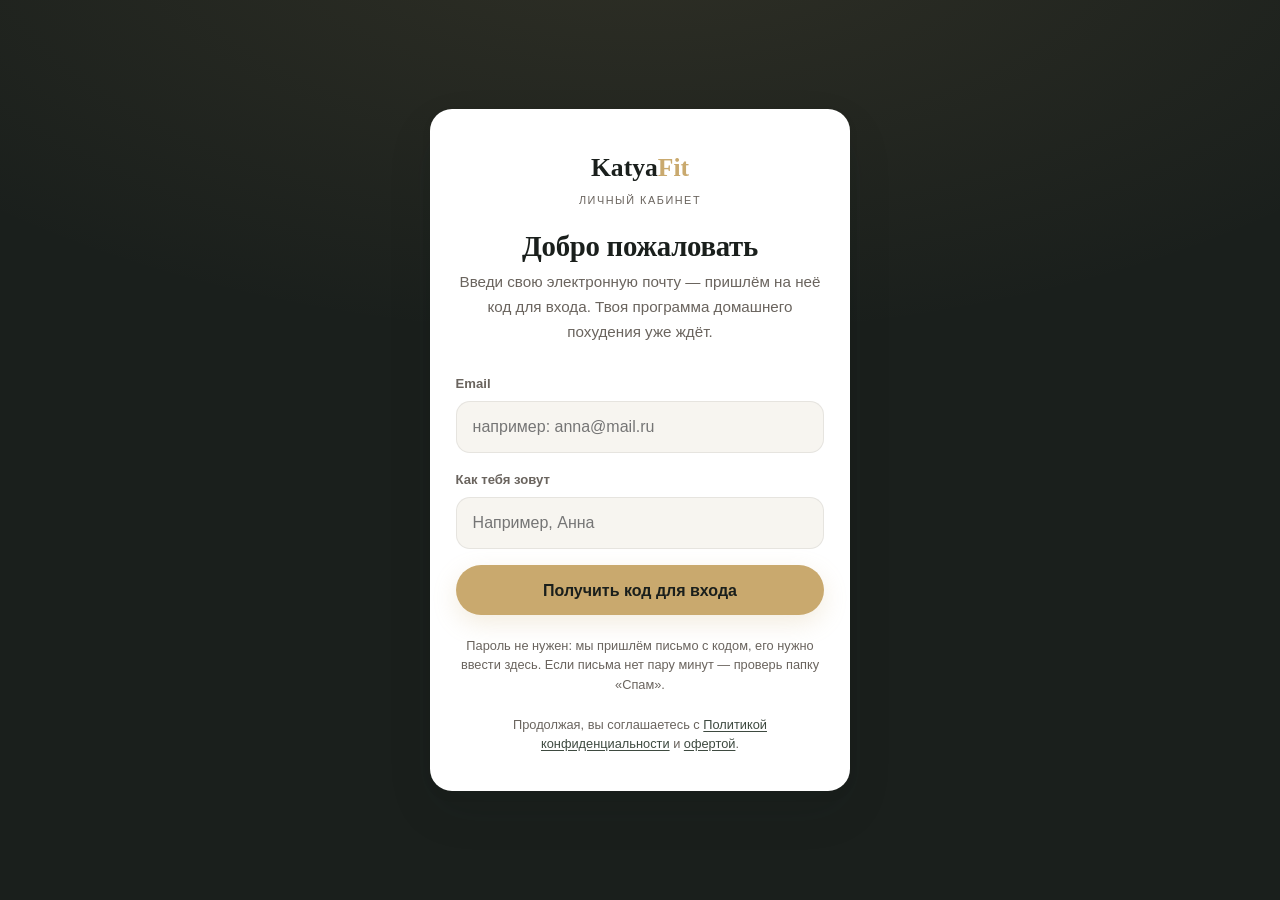
==== index.html @ eb05af16 "Deploy cabinet from 3b69172" ====
<!DOCTYPE html>
<html lang="ru">
<head>
    <meta charset="UTF-8">
    <meta name="viewport" content="width=device-width, initial-scale=1.0, viewport-fit=cover">
    <!-- Безопасность: при переезде на GitHub Pages пропали HTTP-заголовки CF (свои там нельзя) -> максимум возвращаем мета-тегами + фрейм-бастером. Детали: docs/МИГРАЦИЯ-ХОСТИНГА.md §13.1 -->
    <meta http-equiv="Content-Security-Policy" content="default-src 'self'; script-src 'self' 'unsafe-inline'; style-src 'self' https://fonts.googleapis.com 'unsafe-inline'; font-src 'self' https://fonts.gstatic.com; img-src 'self' data: blob: https://sxktnpupxcslzjrhisyw.supabase.co; connect-src 'self' https://sxktnpupxcslzjrhisyw.supabase.co wss://sxktnpupxcslzjrhisyw.supabase.co https://*.ingest.de.sentry.io; frame-ancestors 'none'; base-uri 'self'; form-action 'self'; object-src 'none'">
    <meta name="referrer" content="strict-origin-when-cross-origin">
    <script src="js/frame-buster.js?v=0.6.73"></script>
    <meta name="robots" content="noindex, nofollow">
    <meta name="theme-color" content="#1a1f1c">
    <link rel="icon" href="favicon.svg?v=0.6.73" type="image/svg+xml">
    <link rel="apple-touch-icon" href="apple-touch-icon.png?v=0.6.73">
    <link rel="manifest" href="manifest.webmanifest?v=0.6.73">
    <meta name="mobile-web-app-capable" content="yes">
    <meta name="apple-mobile-web-app-capable" content="yes">
    <meta name="apple-mobile-web-app-status-bar-style" content="black-translucent">
    <meta name="apple-mobile-web-app-title" content="KatyaFit">
    <title>Вход · Личный кабинет KatyaFit</title>
    <link rel="preconnect" href="https://fonts.googleapis.com">
    <link rel="preconnect" href="https://fonts.gstatic.com" crossorigin>
    <link href="https://fonts.googleapis.com/css2?family=Cormorant+Garamond:wght@600;700&family=Inter:wght@300;400;500;600;700&family=Plus+Jakarta+Sans:wght@500;600;700&display=swap" rel="stylesheet">
    <link rel="stylesheet" href="css/tokens.css?v=0.6.73">
    <link rel="stylesheet" href="css/cabinet.css?v=0.6.73">
</head>
<body>
    <main class="auth-wrap">
        <div class="auth-card">
            <div class="brand">
                <span class="brand__logo">Katya<b>Fit</b></span>
            </div>
            <div class="brand__sub">Личный кабинет</div>

            <h1 class="auth-title">Добро пожаловать</h1>
            <p class="auth-sub" data-auth-lead>Введи свою электронную почту — пришлём на неё код для входа. Твоя программа домашнего похудения уже ждёт.</p>

            <!-- Шаг 1: email + имя -->
            <form id="loginForm" novalidate>
                <div class="field">
                    <label for="email">Email</label>
                    <input type="email" id="email" placeholder="например: anna@mail.ru" autocomplete="email" required>
                </div>
                <div class="field">
                    <label for="name">Как тебя зовут</label>
                    <input type="text" id="name" placeholder="Например, Анна" autocomplete="given-name">
                </div>
                <button type="submit" class="btn btn--gold btn--block">Получить код для входа</button>
            </form>

            <!-- Шаг 2: ввод 6-значного кода из письма -->
            <form id="codeForm" novalidate hidden>
                <div class="field">
                    <label for="code">Код из письма</label>
                    <input type="text" id="code" class="code-input" inputmode="numeric" autocomplete="one-time-code"
                           pattern="[0-9]*" maxlength="8" placeholder="••••••">
                </div>
                <button type="submit" class="btn btn--gold btn--block">Войти</button>
                <div class="auth-actions">
                    <button type="button" class="auth-link" data-resend>Отправить код заново</button>
                    <button type="button" class="auth-link" data-change-email>Изменить email</button>
                </div>
            </form>

            <p class="auth-msg" data-auth-msg hidden></p>

            <p class="auth-note">
                Пароль не нужен: мы пришлём письмо с кодом, его нужно ввести здесь.
                Если письма нет пару минут — проверь папку «Спам».
            </p>
            <p class="auth-note">
                Продолжая, вы соглашаетесь с <a href="privacy.html">Политикой конфиденциальности</a>
                и <a href="oferta.html">офертой</a>.
            </p>
        </div>
    </main>

    <script src="js/vendor/supabase.js?v=0.6.73"></script>
    <script src="js/vendor/sentry.js?v=0.6.73"></script>
    <script src="js/sentry-init.js?v=0.6.73"></script>
    <script src="js/supabase.js?v=0.6.73"></script>
    <script src="js/error-report.js?v=0.6.73"></script>
    <script src="js/program-data.js?v=0.6.73"></script>
    <script src="js/app.js?v=0.6.73"></script>
    <script>
        (async () => {
            // supabase-js не поднялся (обрыв сети/битый кэш — sb === null): без этого
            // гарда форма выглядит живой, но кнопки молчат. Просим обновить страницу.
            if (typeof sb === 'undefined' || !sb) {
                const m = document.querySelector('[data-auth-msg]');
                if (m) { m.hidden = false; m.classList.add('is-error'); m.textContent = 'Не загрузилась часть кабинета. Проверь интернет и обнови страницу.'; }
                return;
            }
            // Уже есть сессия — сразу в кабинет
            const { data: { session } } = await sb.auth.getSession();
            if (session) { window.location.replace('dashboard.html'); return; }

            const loginForm = document.getElementById('loginForm');
            const codeForm  = document.getElementById('codeForm');
            const emailInput = document.getElementById('email');
            const nameInput  = document.getElementById('name');
            const codeInput  = document.getElementById('code');
            const loginBtn = loginForm.querySelector('button[type=submit]');
            const codeBtn  = codeForm.querySelector('button[type=submit]');
            const lead = document.querySelector('[data-auth-lead]');
            const msg  = document.querySelector('[data-auth-msg]');
            const resendBtn = document.querySelector('[data-resend]');
            let currentEmail = '';

            // Экранируем и кавычки — на случай использования в атрибутах разметки.
            function escapeHtml(s){ const d=document.createElement('div'); d.textContent=s; return d.innerHTML.replace(/"/g,'&quot;').replace(/'/g,'&#39;'); }
            function showMsg(html, isError) {
                msg.hidden = false; msg.classList.toggle('is-error', !!isError); msg.innerHTML = html;
            }
            function pendingName() { return (localStorage.getItem('kf_pending_name') || '').trim(); }

            // Запрос кода. shouldCreateUser:true — заводит участницу при первом входе.
            // emailRedirectTo НЕ передаём: вход по коду, ссылка в письме не нужна (и не должна
            // быть — иначе антивирус почты «прокликает» её и сожжёт одноразовый токен).
            async function sendCode(email) {
                const name = pendingName();
                const { error } = await sb.auth.signInWithOtp({
                    email,
                    options: { shouldCreateUser: true, data: name ? { name } : undefined },
                });
                return error;
            }

            // ── Шаг 1: отправка кода ──
            loginForm.addEventListener('submit', async (e) => {
                e.preventDefault();
                const email = emailInput.value.trim();
                if (!email) { emailInput.focus(); return; }
                let name = nameInput.value.trim();
                if (name) { name = name.charAt(0).toUpperCase() + name.slice(1); localStorage.setItem('kf_pending_name', name); }
                loginBtn.disabled = true; loginBtn.textContent = 'Отправляем код…';
                msg.hidden = true; msg.classList.remove('is-error');

                const error = await sendCode(email);
                loginBtn.disabled = false; loginBtn.textContent = 'Получить код для входа';
                if (error) {
                    showMsg(/rate limit|after|too many/i.test(error.message)
                        ? 'Слишком много запросов подряд. Подожди около минуты и попробуй снова.'
                        : 'Не получилось отправить письмо: ' + escapeHtml(error.message), true);
                    return;
                }

                currentEmail = email;
                loginForm.hidden = true;
                codeForm.hidden = false;
                lead.innerHTML = 'Мы отправили письмо с кодом из 6 цифр на <b>' + escapeHtml(email) + '</b>.<br>Открой письмо и введи код сюда. Нет письма — проверь папку «Спам».';
                msg.hidden = true;
                codeInput.value = '';
                codeInput.focus();
            });

            // ── Шаг 2: проверка кода ──
            codeForm.addEventListener('submit', async (e) => {
                e.preventDefault();
                const token = codeInput.value.replace(/\D/g, '');
                if (token.length < 6) { codeInput.focus(); return; }
                codeBtn.disabled = true; codeBtn.textContent = 'Проверяем…';
                msg.hidden = true; msg.classList.remove('is-error');

                // type:'email' — обычный OTP-вход. Совсем новый адрес мог получить
                // письмо «подтверждение регистрации» (type:'signup') — поэтому при
                // ошибке валидности кода пробуем второй тип, прежде чем ругаться.
                let { error } = await sb.auth.verifyOtp({ email: currentEmail, token, type: 'email' });
                if (error && /expired|invalid|token|otp/i.test(error.message || '')) {
                    const retry = await sb.auth.verifyOtp({ email: currentEmail, token, type: 'signup' });
                    error = retry.error;
                }
                if (error) {
                    codeBtn.disabled = false; codeBtn.textContent = 'Войти';
                    showMsg(/expired|invalid|token|otp/i.test(error.message || '')
                        ? 'Код неверный или устарел. Проверь цифры или запроси новый код.'
                        : 'Не получилось войти: ' + escapeHtml(error.message), true);
                    return;
                }
                window.location.replace('dashboard.html');
            });

            // Отправить код заново (антиспам-пауза 30 с на кнопке)
            resendBtn.addEventListener('click', async () => {
                resendBtn.disabled = true;
                const error = await sendCode(currentEmail);
                showMsg(error ? ('Не удалось отправить: ' + escapeHtml(error.message))
                              : 'Новый код отправлен на <b>' + escapeHtml(currentEmail) + '</b>.', !!error);
                setTimeout(() => { resendBtn.disabled = false; }, 30000);
            });

            // Вернуться к вводу email
            document.querySelector('[data-change-email]').addEventListener('click', () => {
                codeForm.hidden = true; loginForm.hidden = false; msg.hidden = true;
                lead.textContent = 'Введи свою электронную почту — пришлём на неё код для входа. Твоя программа домашнего похудения уже ждёт.';
                emailInput.focus();
            });
        })();
    </script>
</body>
</html>
---- css/tokens.css ----
/* ============================================================
   KatyaFit · Личный кабинет — design tokens
   Палитра унаследована от продающего сайта (Cream · Sage · Gold),
   но проект самостоятельный. Менять цвета — только здесь.
   ============================================================ */

:root {
    /* Базовые поверхности */
    --bg-milk: #f7f5f0;       /* тёплый крем — фон */
    --bg-pure: #ffffff;       /* белые карточки */
    --bg-deep: #1a1f1c;       /* тёмный ink — шапка/футер */
    --bg-surface: #232823;    /* тёмная поверхность */
    --bg-elevated: #2d332e;

    /* Текст */
    --text-main: #1a1f1c;
    --text-muted: #6a645e;
    --text-on-dark: #eae6de;
    --text-on-dark-muted: #9a9690;

    /* Сейдж (ex-forest) */
    --sage: #7d9b82;
    --sage-medium: #3e4a40;
    --sage-deep: #232823;
    --sage-soft: rgba(125, 155, 130, 0.12);

    /* Золото (ex-coral) */
    --gold: #c9a96e;
    --gold-hover: #b8964f;
    --gold-soft: rgba(201, 169, 110, 0.12);
    --gold-glow: rgba(201, 169, 110, 0.22);
    --champagne: #f3edd8;

    /* Макросы питания: белки = сейдж, жиры = золото, углеводы = терракот.
       Затемнены до читаемого контраста на белом (метки Б/Ж/У). */
    --macro-protein: #3e4a40;
    --macro-fat: #7a5e1f;
    --macro-carb: #9a5f37;

    /* Ошибки / предупреждения (вне фирменной палитры, по делу) */
    --danger: #b23b2f;
    --danger-soft: rgba(178, 59, 47, 0.08);

    /* Состояния дней */
    --state-done: #7d9b82;     /* пройден */
    --state-today: #c9a96e;    /* сегодня */
    --state-locked: #c9c4bb;   /* закрыт */

    /* Границы и тени */
    --border-color: rgba(26, 31, 28, 0.08);
    --border-focus: rgba(201, 169, 110, 0.45);
    --shadow-soft: 0 4px 16px rgba(26, 31, 28, 0.04), 0 1px 3px rgba(26, 31, 28, 0.02);
    --shadow-card: 0 8px 32px rgba(26, 31, 28, 0.06), 0 2px 8px rgba(26, 31, 28, 0.03);
    --shadow-hover: 0 20px 48px rgba(26, 31, 28, 0.09), 0 4px 12px rgba(26, 31, 28, 0.04);
    --shadow-gold: 0 8px 24px rgba(201, 169, 110, 0.22);

    /* Типографика — раскладка унаследована от продающего сайта:
       заголовки = Cormorant, текст = Inter, UI/кнопки = Plus Jakarta. */
    --font-display: 'Cormorant Garamond', 'Georgia', serif;
    --font-sans: 'Inter', -apple-system, BlinkMacSystemFont, "Segoe UI", Roboto, sans-serif;
    --font-ui: 'Plus Jakarta Sans', var(--font-sans);

    /* Движение */
    --ease-out: cubic-bezier(0.16, 1, 0.3, 1);
    --ease-spring: cubic-bezier(0.34, 1.3, 0.64, 1);
    --transition: all 0.4s cubic-bezier(0.16, 1, 0.3, 1);

    --radius: 18px;
    --radius-sm: 12px;
    --container: 1080px;
}
---- css/cabinet.css ----
/* ============================================================
   KatyaFit · Личный кабинет — компоненты (ФАЗА 0)
   Подход: MOBILE-FIRST. Базовые стили = телефон, @media (min-width)
   добавляют десктоп. Основная аудитория — мобильные.
   ============================================================ */

*, *::before, *::after { margin: 0; padding: 0; box-sizing: border-box; }

html { font-size: 16px; -webkit-text-size-adjust: 100%; }

body {
    font-family: var(--font-sans);
    background: var(--bg-milk);
    color: var(--text-main);
    line-height: 1.65;
    -webkit-font-smoothing: antialiased;
    -moz-osx-font-smoothing: grayscale;
    min-height: 100svh;
    overflow-x: hidden;
}

a { color: inherit; text-decoration: none; -webkit-tap-highlight-color: transparent; }
button { font-family: inherit; -webkit-tap-highlight-color: transparent; }
img { max-width: 100%; display: block; }

h1, h2, h3, .display { font-family: var(--font-display); font-weight: 600; line-height: 1.16; letter-spacing: -0.01em; }

.container { width: 100%; max-width: var(--container); margin: 0 auto; padding: 0 16px; }
@media (min-width: 720px) { .container { padding: 0 24px; } }

.hidden, [hidden] { display: none !important; }

/* Скелет-заглушка, пока грузятся данные участницы (убирает мигание «Гостья»).
   initTopbar() снимает .is-skel и проставляет имя, когда профиль загружен. */
.is-skel {
    display: inline-block; min-width: 5em; height: 0.92em; vertical-align: -0.08em;
    border-radius: 7px; color: transparent !important;
    background: linear-gradient(100deg, var(--gold-soft) 28%, rgba(255,255,255,0.35) 50%, var(--gold-soft) 72%);
    background-size: 220% 100%; animation: kf-shimmer 1.25s ease-in-out infinite;
}
@keyframes kf-shimmer { 0% { background-position: 220% 0; } 100% { background-position: -220% 0; } }
@media (prefers-reduced-motion: reduce) { .is-skel { animation: none; } }

/* Блочные скелетоны контента дашборда — статичные заглушки в слотах
   [data-continue-slot] и [data-weeks], которые рендер заменяет данными.
   Держат высоту, пока идёт сеть, чтобы карточки не «прыгали» при появлении. */
.skel-block {
    background: linear-gradient(100deg, var(--gold-soft) 28%, rgba(255,255,255,0.35) 50%, var(--gold-soft) 72%);
    background-size: 220% 100%; animation: kf-shimmer 1.25s ease-in-out infinite;
}
.skel-today { height: 156px; border-radius: 20px; margin-bottom: 1.8rem; }
.skel-cal   { height: 250px; border-radius: var(--radius); }
@media (prefers-reduced-motion: reduce) { .skel-block { animation: none; } }

/* Строка-ошибка внутри шторок (например, не удалось сохранить замеры). */
.sheet-err {
    color: var(--danger); background: var(--danger-soft);
    border: 1px solid rgba(178,59,47,0.22); border-radius: 12px;
    font-size: 0.9rem; line-height: 1.45; padding: 0.7rem 0.9rem; margin-bottom: 0.9rem;
}

/* ─── Кнопки (тап-таргет ≥ 48px) ─────────────────────────── */
.btn {
    display: inline-flex; align-items: center; justify-content: center; gap: 0.5rem;
    font-family: var(--font-ui); font-weight: 600; font-size: 1rem; min-height: 50px;
    padding: 0.7rem 1.5rem; border: none; border-radius: 999px;
    cursor: pointer; transition: var(--transition); white-space: nowrap; line-height: 1.2;
}
.btn--gold { background: var(--gold); color: #1a1f1c; box-shadow: var(--shadow-gold); }
.btn--gold:active { transform: scale(0.98); }
.btn--ghost { background: var(--bg-pure); color: var(--text-main); border: 1.5px solid var(--border-color); }
.btn--ghost:active { transform: scale(0.98); }
.btn--block { width: 100%; }
.btn:disabled { opacity: 0.4; cursor: not-allowed; box-shadow: none; transform: none; }
@media (hover: hover) {
    .btn--gold:hover { background: var(--gold-hover); transform: translateY(-2px); }
    .btn--ghost:hover { border-color: var(--gold); color: var(--gold-hover); }
}

/* ─── Топбар ─────────────────────────────────────────────── */
.topbar {
    position: sticky; top: 0; z-index: 50;
    background: rgba(22, 26, 23, 0.94);
    backdrop-filter: blur(24px) saturate(1.1);
    -webkit-backdrop-filter: blur(24px) saturate(1.1);
    border-bottom: 1px solid rgba(255,255,255,0.07);
    padding: 0.7rem 0; padding-top: calc(0.7rem + env(safe-area-inset-top));
}
.topbar__inner { display: flex; align-items: center; justify-content: space-between; gap: 0.8rem; }
.brand { display: flex; align-items: baseline; gap: 0.5rem; color: var(--text-on-dark); }
.brand__logo { font-family: var(--font-display); font-weight: 700; font-size: 1.3rem; }
.brand__logo b { color: var(--gold); }
.brand__sub { font-size: 0.68rem; letter-spacing: 0.14em; text-transform: uppercase; color: var(--text-on-dark-muted); }
.topbar__user { display: flex; align-items: center; gap: 0.7rem; color: var(--text-on-dark); font-size: 0.9rem; }
.topbar__user .avatar {
    width: 36px; height: 36px; border-radius: 50%;
    background: var(--gold-soft); color: var(--gold);
    display: grid; place-items: center; font-weight: 700; border: 1px solid var(--gold-soft);
}
.topbar__user [data-user-name] { display: none; }
.topbar__logout { color: var(--text-on-dark-muted); font-size: 0.85rem; position: relative; }
/* Тап-зона ≥48px (правило mobile-first) без изменения визуала: ссылка «Выйти»
   визуально 42×22 — расширяем область нажатия невидимым псевдоэлементом. */
.topbar__logout::after { content: ''; position: absolute; inset: -14px -10px; }
@media (min-width: 560px) { .topbar__user [data-user-name] { display: inline; } }
@media (hover: hover) { .topbar__logout:hover { color: var(--gold); } }

/* ─── Экран входа ────────────────────────────────────────── */
.auth-wrap {
    min-height: 100svh; display: grid; place-items: center; padding: 20px;
    padding-top: calc(20px + env(safe-area-inset-top));
    padding-bottom: calc(20px + env(safe-area-inset-bottom));
    background: radial-gradient(120% 80% at 50% -10%, rgba(201,169,110,0.12), transparent 60%), var(--bg-deep);
}
.auth-card {
    width: 100%; max-width: 420px; background: var(--bg-pure); border-radius: 22px;
    padding: 2.4rem 1.6rem; box-shadow: var(--shadow-hover); text-align: center;
}
.auth-card .brand { justify-content: center; color: var(--text-main); }
.auth-card .brand__logo { font-size: 1.6rem; }
.auth-card .brand__sub { color: var(--text-muted); margin-top: 0.2rem; }
.auth-title { font-size: 1.8rem; margin: 1.2rem 0 0.4rem; }
.auth-sub { color: var(--text-muted); font-size: 0.95rem; margin-bottom: 1.8rem; }
.field { text-align: left; margin-bottom: 1rem; }
.field label { display: block; font-size: 0.82rem; font-weight: 600; color: var(--text-muted); margin-bottom: 0.4rem; }
.field input {
    width: 100%; padding: 0.9rem 1rem; font-size: 1rem; font-family: inherit; min-height: 52px;
    border: 1.5px solid var(--border-color); border-radius: 14px; background: var(--bg-milk); transition: var(--transition);
}
.field input:focus { outline: none; border-color: var(--gold); background: var(--bg-pure); box-shadow: 0 0 0 4px var(--gold-soft); }
.auth-note { font-size: 0.8rem; color: var(--text-muted); margin-top: 1.3rem; line-height: 1.5; }
.auth-note a { color: var(--sage-medium); text-decoration: underline; text-underline-offset: 2px; }
@media (hover: hover) { .auth-note a:hover { color: var(--gold-hover); } }
.auth-msg { font-size: 0.9rem; color: var(--sage-medium); background: var(--sage-soft); border-radius: 14px; padding: 0.9rem 1rem; margin-top: 1.2rem; line-height: 1.5; }
.auth-msg b { color: var(--text-main); }
.auth-msg.is-error { color: var(--danger); background: var(--danger-soft); }
/* Ввод кода из письма (вход по 6-значному коду) */
.field input.code-input {
    text-align: center; font-size: 1.6rem; font-weight: 700; letter-spacing: 0.5em;
    padding-left: 0.5em; font-family: var(--font-ui);
}
.field input.code-input::placeholder { letter-spacing: 0.4em; font-weight: 400; }
.auth-actions { display: flex; justify-content: center; gap: 1.2rem; flex-wrap: wrap; margin-top: 1.1rem; }
.auth-link {
    background: none; border: none; cursor: pointer; padding: 0.3rem;
    font-family: var(--font-ui); font-size: 0.86rem; color: var(--sage-medium);
    text-decoration: underline; text-underline-offset: 3px;
}
.auth-link:disabled { opacity: 0.45; cursor: default; text-decoration: none; }
@media (hover: hover) { .auth-link:not(:disabled):hover { color: var(--gold-hover); } }

/* ─── Дашборд ────────────────────────────────────────────── */
.dash { padding: 1.4rem 0 3rem; }
.dash-hero { background: var(--bg-pure); border-radius: 20px; padding: 1.5rem; box-shadow: var(--shadow-card); margin-bottom: 1.2rem; }
.dash-hero__greet h1 { font-size: 1.9rem; margin-bottom: 0.2rem; }
.dash-hero__greet p { color: var(--text-muted); font-size: 0.92rem; }
.dash-hero__greet .accent { color: var(--gold-hover); }
.progress-block { margin-top: 1.4rem; }
.progress-meta { display: flex; justify-content: space-between; font-size: 0.85rem; color: var(--text-muted); margin-bottom: 0.5rem; }
.progress-meta b { color: var(--text-main); }
.progress-bar { height: 12px; background: var(--sage-soft); border-radius: 999px; overflow: hidden; }
.progress-bar__fill { height: 100%; background: linear-gradient(90deg, var(--sage), var(--gold)); border-radius: 999px; transition: width 0.8s var(--ease-out); }
.progress-stats { display: flex; gap: 1.6rem; margin-top: 1rem; }
.progress-stats .stat { font-size: 0.82rem; color: var(--text-muted); }
.progress-stats .stat b { display: block; font-family: var(--font-display); font-size: 1.6rem; color: var(--text-main); line-height: 1; margin-bottom: 0.15rem; }
@media (min-width: 720px) {
    .dash { padding: 2.2rem 0 4rem; }
    .dash-hero { display: flex; align-items: center; justify-content: space-between; gap: 2rem; padding: 2rem; }
    .progress-block { margin-top: 0; min-width: 300px; flex: 1; }
    .dash-hero__greet h1 { font-size: 2.2rem; }
}

/* ─── Карточка «Продолжить / Сегодня» ────────────────────── */
.today-card {
    display: block; background: linear-gradient(135deg, var(--sage-deep), var(--bg-elevated));
    color: var(--text-on-dark); border-radius: 20px; padding: 1.5rem; margin-bottom: 1.8rem;
    box-shadow: var(--shadow-card); position: relative; overflow: hidden;
}
.today-card::before {
    content: ''; position: absolute; right: -40px; top: -40px; width: 180px; height: 180px;
    background: radial-gradient(circle, var(--gold-glow), transparent 70%); pointer-events: none;
}
.today-card__label { font-size: 0.72rem; letter-spacing: 0.14em; text-transform: uppercase; color: var(--gold); margin-bottom: 0.4rem; }
.today-card__title { font-size: 1.5rem; margin-bottom: 0.3rem; position: relative; }
.today-card__meta { color: var(--text-on-dark-muted); font-size: 0.9rem; margin-bottom: 1.2rem; }
.today-card .btn { width: 100%; }
@media (min-width: 560px) {
    .today-card { display: flex; align-items: center; justify-content: space-between; gap: 1.2rem; padding: 1.8rem 2rem; }
    .today-card .btn { width: auto; }
    .today-card__meta { margin-bottom: 0; }
}

/* ─── Календарь: карусель недель ─────────────────────────── */
.section-head { display: flex; align-items: baseline; justify-content: space-between; gap: 0.6rem; margin: 0 0 1rem; flex-wrap: wrap; }
.section-head h2 { font-size: 1.4rem; }
.section-head .hint { font-size: 0.8rem; color: var(--text-muted); }

/* Табы-селектор недель */
.cal-tabs {
    display: flex; gap: 0.5rem; overflow-x: auto;
    /* Вертикальный паддинг + компенсирующий margin: тап-зона табов (::after ниже)
       остаётся ВНУТРИ скролл-контейнера (overflow его клипует), визуально всё как было. */
    padding: 7px 0 calc(0.3rem + 7px); margin: -7px 0 calc(0.9rem - 7px);
    scrollbar-width: none; -webkit-overflow-scrolling: touch;
}
.cal-tabs::-webkit-scrollbar { display: none; }
.cal-tab {
    flex: 0 0 auto; display: flex; align-items: center; gap: 0.45rem; white-space: nowrap;
    border: 1.5px solid var(--border-color); background: var(--bg-pure); border-radius: 999px;
    padding: 0.5rem 0.9rem; cursor: pointer; transition: var(--transition);
    font-family: var(--font-ui); font-weight: 600; font-size: 0.85rem; color: var(--text-muted);
    position: relative;
}
/* Тап-зона таба недели ≥48px (визуально пилюля 35px) — добираем по вертикали,
   по горизонтали не расширяем, чтобы не наезжать на соседний таб. */
.cal-tab::after { content: ''; position: absolute; inset: -7px 0; }
.cal-tab__count {
    display: inline-flex; align-items: center; justify-content: center;
    font-size: 0.68rem; font-weight: 700; min-width: 1.55rem; min-height: 1.05rem;
    padding: 0.1rem 0.4rem; border-radius: 999px; background: var(--bg-milk); color: var(--text-muted);
}
.cal-tab__count svg { width: 11px; height: 11px; }
.cal-tab.is-active { border-color: var(--gold); background: var(--gold-soft); color: var(--text-main); box-shadow: var(--shadow-soft); }
.cal-tab.is-active .cal-tab__count { background: var(--gold); color: #fff; }
.cal-tab.is-done .cal-tab__count { background: var(--state-done); color: #fff; }

/* Трек-карусель: одна неделя в видимой области, листается свайпом */
.cal-track {
    display: flex; gap: 1rem; overflow-x: auto; scroll-snap-type: x mandatory;
    scroll-behavior: smooth; -webkit-overflow-scrolling: touch;
    padding: 4px 2px 22px; scrollbar-width: none;
}
.cal-track::-webkit-scrollbar { display: none; }

.cal-week {
    flex: 0 0 100%; scroll-snap-align: center; box-sizing: border-box;
    background: var(--bg-pure); border: 1.5px solid var(--border-color);
    border-radius: var(--radius); padding: 1.1rem 1rem 1.2rem; box-shadow: var(--shadow-soft);
}
.cal-week__head { display: flex; align-items: baseline; justify-content: space-between; gap: 0.6rem; }
.cal-week__title { font-family: var(--font-display); font-size: 1.5rem; font-weight: 700; line-height: 1; }
.cal-week__progress { font-size: 0.78rem; color: var(--text-muted); font-weight: 600; }
.cal-week__sub { font-size: 0.76rem; color: var(--text-muted); margin: 0.35rem 0 0.95rem; }

/* Сетка дней внутри недели — крупные стильные квадраты */
.days-grid { display: grid; grid-template-columns: repeat(4, 1fr); gap: 0.6rem; }

.day-cell {
    position: relative; aspect-ratio: 1 / 1; border-radius: 16px;
    background: var(--bg-milk); border: 1.5px solid var(--border-color);
    display: flex; flex-direction: column; align-items: center; justify-content: center; gap: 0.2rem;
    cursor: pointer; transition: var(--transition); text-align: center; padding: 0.4rem; overflow: hidden;
}
.day-cell__num { font-family: var(--font-display); font-size: 1.7rem; font-weight: 700; line-height: 1; }
.day-cell__icon { display: flex; line-height: 0; color: var(--text-muted); }
.day-cell__icon svg { width: 21px; height: 21px; }
.day-cell__icon--workout { color: var(--gold-hover); }
.day-cell__icon--recovery { color: var(--sage); }
.day-cell__icon--rest { color: var(--text-muted); }
.day-cell__tag { font-size: 0.56rem; letter-spacing: 0.04em; text-transform: uppercase; color: var(--text-muted); font-weight: 600; }

/* Статус-чип в углу */
.day-cell .badge-ic {
    position: absolute; top: 6px; right: 6px; width: 19px; height: 19px; border-radius: 50%;
    display: flex; align-items: center; justify-content: center;
}
.day-cell .badge-ic svg { width: 11px; height: 11px; }

/* Пройден */
.day-cell--done { background: var(--sage-soft); border-color: var(--state-done); }
.day-cell--done .day-cell__num { color: var(--sage-medium); }
.day-cell--done .badge-ic { background: var(--state-done); color: #fff; }

/* Текущий — мягко «дышит» золотым свечением */
.day-cell--today {
    background: linear-gradient(160deg, var(--bg-pure), var(--gold-soft));
    border-color: var(--state-today); animation: todayGlow 2.6s var(--ease-out) infinite;
}
.day-cell--today .day-cell__num { color: var(--gold-hover); }
@keyframes todayGlow {
    0%, 100% { box-shadow: 0 5px 16px rgba(201, 169, 110, 0.20); }
    50%      { box-shadow: 0 9px 28px rgba(201, 169, 110, 0.42); }
}

/* Закрыт */
.day-cell--locked { cursor: default; background: var(--bg-milk); }
.day-cell--locked .day-cell__num { color: var(--state-locked); }
.day-cell--locked .day-cell__icon { color: var(--state-locked); }
.day-cell--locked .day-cell__tag { opacity: 0.55; }
.day-cell--locked .badge-ic { background: rgba(26, 31, 28, 0.06); color: var(--text-muted); }

@media (hover: hover) {
    .day-cell:not(.day-cell--locked):hover { transform: translateY(-3px); box-shadow: var(--shadow-card); border-color: var(--gold); }
}
@media (prefers-reduced-motion: reduce) {
    .cal-track { scroll-behavior: auto; }
    .day-cell--today { animation: none; box-shadow: var(--shadow-gold); }
}
@media (min-width: 560px) {
    .cal-week { padding: 1.4rem 1.3rem 1.5rem; }
    .days-grid { grid-template-columns: repeat(7, 1fr); gap: 0.7rem; }
    .day-cell__num { font-size: 1.55rem; }
}

/* Список покупок недели (дашборд, раскрывающийся блок под сеткой дней) */
.shop { margin-top: 0.9rem; border: 1px solid var(--border-color); border-radius: 14px; background: var(--bg-milk); overflow: hidden; }
.shop > summary { list-style: none; cursor: pointer; min-height: 52px; padding: 0.9rem 1rem; display: flex; align-items: center; gap: 0.55rem;
    font-weight: 700; font-size: 0.88rem; color: var(--text-main); }
.shop > summary::-webkit-details-marker { display: none; }
.shop > summary .ic { flex: none; width: 20px; height: 20px; color: var(--sage-medium); }
.shop > summary .ic svg { width: 100%; height: 100%; display: block; }
.shop > summary::after { content: ''; flex: none; margin-left: auto; width: 9px; height: 9px; border-right: 2px solid var(--sage-medium);
    border-bottom: 2px solid var(--sage-medium); transform: rotate(45deg); transition: var(--transition); }
.shop[open] > summary::after { transform: rotate(-135deg); }
.shop__body { padding: 0 1rem 0.95rem; }
.shop-group__h { padding: 0.7rem 0 0.15rem; font-weight: 700; font-size: 0.8rem; color: var(--sage-medium); }
.shop-items { list-style: none; margin: 0; padding: 0; }
.shop-items li { font-size: 0.82rem; }
.shop-items li + li { border-top: 1px solid var(--border-color); }
/* Строка-чекбокс «куплено»: вся строка — тап-таргет ≥48px, отметки в localStorage */
.shop-it { display: flex; align-items: center; gap: 0.6rem; width: 100%; min-height: 48px; padding: 0.3rem 0;
    cursor: pointer; user-select: none; }
.shop-it input { display: none; }
.shop-it .box { flex: none; width: 24px; height: 24px; border-radius: 8px; border: 2px solid var(--border-color);
    display: grid; place-items: center; color: #fff; background: var(--bg-pure); transition: var(--transition); }
.shop-it .box svg { width: 14px; height: 14px; display: block; opacity: 0; }
.shop-it input:checked + .box { background: var(--sage); border-color: var(--sage); }
.shop-it input:checked + .box svg { opacity: 1; }
.shop-items .n { flex: 1 1 auto; min-width: 0; color: var(--text-main); }
.shop-items .q { flex: none; text-align: right; color: var(--text-muted); font-variant-numeric: tabular-nums; }
.shop-items li.is-bought .n, .shop-items li.is-bought .q { color: var(--text-muted); text-decoration: line-through; }
.shop__cnt { flex: none; font-size: 0.72rem; font-weight: 700; color: var(--sage-medium);
    background: var(--sage-soft); border-radius: 999px; padding: 0.2rem 0.55rem; }
.shop__reset { border: 0; background: none; padding: 0.4rem 0; margin-top: 0.4rem; font: inherit; font-size: 0.78rem;
    font-weight: 600; color: var(--gold-hover); text-decoration: underline; text-underline-offset: 2px;
    cursor: pointer; min-height: 44px; }
/* «Скопировать список» — чип сверху списка (под подсказкой), заметен сразу */
.shop__copy { display: inline-flex; align-items: center; gap: 0.45rem; margin: 0.6rem 0 0.15rem; padding: 0.5rem 1rem;
    min-height: 44px; border: 1px solid var(--border-color); border-radius: 999px; background: var(--bg-pure);
    font: inherit; font-size: 0.78rem; font-weight: 700; color: var(--sage-medium); cursor: pointer;
    transition: var(--transition); }
.shop__copy svg { flex: none; }
.shop__copy:active { background: var(--champagne); border-color: var(--gold); }
.shop__note { margin: 0.8rem 0 0; padding: 0.55rem 0.7rem; border-radius: 10px; background: var(--bg-pure);
    border: 1px solid var(--border-color); font-size: 0.74rem; line-height: 1.45; color: var(--text-muted); }

/* Переключатель вида списка: «По категориям» / «По дням и блюдам» */
.shop-view { display: flex; gap: 0.4rem; margin-top: 0.7rem; }
.shop-view__btn { flex: 1 1 0; min-height: 48px; padding: 0.45rem 0.5rem; border: 1.5px solid var(--border-color);
    border-radius: 12px; background: var(--bg-pure); font: inherit; font-size: 0.78rem; font-weight: 600;
    color: var(--text-muted); cursor: pointer; transition: var(--transition); }
.shop-view__btn.is-active { border-color: var(--sage); background: var(--sage-soft); color: var(--text-main); font-weight: 700; }

/* Вид «по дням и блюдам»: каждый день — своя карточка (было — просто
   подзаголовок с тонкой чертой, дни сливались друг с другом при скролле).
   Имя дня недели — крупно, шрифтом бренда; «День N» — бейджем справа. */
.shop-day { margin-top: 0.8rem; padding: 0.85rem 0.9rem 0.95rem; border: 1px solid var(--border-color);
    border-radius: 14px; background: var(--bg-pure); }
.shop-day:first-child { margin-top: 0; }
.shop-day__h { display: flex; align-items: baseline; justify-content: space-between; gap: 0.6rem;
    padding-bottom: 0.55rem; margin-bottom: 0.15rem; border-bottom: 1px solid var(--border-color); }
.shop-day__dow { font-family: var(--font-display); font-size: 1.2rem; font-weight: 700;
    line-height: 1.1; color: var(--text-main); }
.shop-day__num { flex: none; font-size: 0.68rem; font-weight: 700; color: var(--sage-medium);
    background: var(--sage-soft); border-radius: 999px; padding: 0.22rem 0.6rem; white-space: nowrap; }
/* Приём пищи — бейдж слота (цветной, в глаза) + имя блюда рядом, вместо
   одной серой строки «Обед — Куриное филе», где слот терялся среди букв. */
.shop-meal { padding-top: 0.6rem; }
.shop-meal:first-of-type { padding-top: 0; }
.shop-meal + .shop-meal { border-top: 1px solid var(--border-color); }
.shop-meal__h { display: flex; align-items: center; flex-wrap: wrap; gap: 0.4rem 0.5rem; }
.shop-meal__slot { flex: none; font-size: 0.64rem; font-weight: 700; letter-spacing: 0.03em;
    text-transform: uppercase; color: var(--sage-medium); background: var(--sage-soft);
    border-radius: 999px; padding: 0.2rem 0.55rem; }
.shop-meal__h i { flex: none; font-style: normal; font-weight: 600; font-size: 0.7rem; color: var(--gold-hover); }
.shop-meal__list { list-style: none; margin: 0.35rem 0 0; padding: 0; }
.shop-meal__list li { position: relative; padding: 0.14rem 0 0.14rem 0.85rem;
    font-size: 0.8rem; line-height: 1.45; color: var(--text-main); }
.shop-meal__list li::before { content: ''; position: absolute; left: 0; top: 0.66em;
    width: 5px; height: 5px; border-radius: 50%; background: var(--sage); }
.shop-meal--free .shop-meal__slot { color: var(--gold-hover); background: var(--gold-soft); }

/* ─── Финал программы ────────────────────────────────────── */
.finish-banner {
    background: linear-gradient(135deg, var(--gold), var(--gold-hover)); color: #1a1f1c;
    border-radius: 20px; padding: 1.8rem 1.5rem; text-align: center; margin-bottom: 1.2rem; box-shadow: var(--shadow-gold);
}
.finish-banner .emo { font-size: 2.4rem; }
.finish-banner h2 { font-size: 1.6rem; margin: 0.4rem 0 0.3rem; }
.finish-banner p { font-size: 0.95rem; opacity: 0.85; }
/* «Что дальше» после финала: поддерживающий рацион + отзыв Кате */
.finish-next {
    background: var(--bg-pure); border: 1px solid var(--border-color); border-radius: 20px;
    padding: 1.4rem 1.3rem 1.5rem; margin-bottom: 1.8rem; box-shadow: var(--shadow-card);
}
.finish-next h3 { font-size: 1.12rem; margin: 0 0 0.7rem; }
.finish-next ul { list-style: none; margin: 0 0 1.2rem; padding: 0; }
.finish-next li { display: flex; gap: 0.6rem; padding: 0.45rem 0; font-size: 0.88rem; line-height: 1.5; color: var(--text-main); }
.finish-next li svg { flex: none; width: 18px; height: 18px; margin-top: 0.15rem; color: var(--sage); }
.finish-next__sub { margin: 0.7rem 0 0; text-align: center; font-size: 0.8rem; color: var(--text-muted); }

/* ─── Недельное взвешивание (по желанию) + мини-график веса ─── */
.weekly-card {
    display: flex; flex-wrap: wrap; align-items: center; gap: 0.8rem;
    background: var(--bg-pure); border: 1px solid var(--border-color); border-radius: 16px;
    padding: 1rem 1.1rem; margin-bottom: 1.2rem; box-shadow: var(--shadow-soft);
}
.weekly-card__ic { flex: none; width: 34px; height: 34px; color: var(--sage); }
.weekly-card__ic svg { width: 100%; height: 100%; display: block; }
.weekly-card__txt { flex: 1 1 12rem; min-width: 0; }
.weekly-card__txt h3 { font-size: 1rem; margin: 0 0 0.15rem; }
.weekly-card__txt p { margin: 0; font-size: 0.8rem; line-height: 1.45; color: var(--text-muted); }
.weekly-card__btns { display: flex; align-items: center; gap: 0.9rem; width: 100%; }
.weekly-card__btns .btn { flex: 1 1 auto; }
.weekly-card__later { flex: none; border: 0; background: none; padding: 0.4rem 0.2rem; font: inherit;
    font-size: 0.82rem; font-weight: 600; color: var(--text-muted); text-decoration: underline;
    text-underline-offset: 2px; cursor: pointer; min-height: 48px; }
.weight-chart {
    background: var(--bg-pure); border: 1px solid var(--border-color); border-radius: 16px;
    padding: 0.9rem 1rem 0.6rem; margin-bottom: 1.2rem; box-shadow: var(--shadow-soft);
}
.weight-chart__head { display: flex; align-items: baseline; justify-content: space-between; gap: 0.6rem;
    font-size: 0.84rem; font-weight: 600; color: var(--text-muted); margin-bottom: 0.25rem; }
.weight-chart__head b { font-size: 0.95rem; font-weight: 700; color: var(--text-main); white-space: nowrap; }
.weight-chart__head b.down { color: var(--sage-medium); }
.weight-chart__head b.up { color: var(--gold-hover); }
.weight-chart svg { display: block; width: 100%; height: auto; }
.wc-line { fill: none; stroke: var(--sage); stroke-width: 2; stroke-linecap: round; stroke-linejoin: round; }
.wc-dot { fill: var(--bg-pure); stroke: var(--sage); stroke-width: 2; }
.wc-dot--last { fill: var(--gold); stroke: var(--gold-hover); }
.wc-val { font: 700 10px var(--font-ui); fill: var(--text-main); text-anchor: middle; }
.wc-lbl { font: 600 8.5px var(--font-ui); fill: var(--text-muted); text-anchor: middle; }

/* ─── Тарифы доступа (M5): баннер, стена пробного, экран ожидания ─── */
.tier-note {
    display: flex; flex-wrap: wrap; align-items: center; justify-content: space-between;
    gap: 0.4rem 1rem; background: var(--gold-soft); border-radius: 14px;
    padding: 0.85rem 1.1rem; margin-bottom: 1.2rem; font-size: 0.9rem; color: var(--text-main);
}
.tier-note a { color: var(--gold-hover); font-weight: 700; white-space: nowrap; }
@media (hover: hover) { .tier-note a:hover { text-decoration: underline; } }
.upsell-card {
    background: var(--bg-pure); border: 1.5px solid var(--gold-soft); border-radius: 20px;
    padding: 1.8rem 1.5rem; text-align: center; margin-bottom: 1.8rem; box-shadow: var(--shadow-card);
}
.upsell-card .emo { font-size: 2.4rem; }
.upsell-card h2 { font-size: 1.5rem; margin: 0.4rem 0 0.3rem; }
.upsell-card p { font-size: 0.95rem; color: var(--text-muted); margin-bottom: 1.2rem; }
.pending-emo { font-size: 2.8rem; margin-top: 0.6rem; }
.auth-card .btn--block + .btn--block { margin-top: 0.6rem; }
/* Тренировка под замком (тариф «питание») */
.workout-locked .video-soon svg { display: block; margin: 0 auto 0.4rem; color: var(--text-on-dark-muted); }
.workout-locked .video-soon .btn { margin-top: 0.9rem; }
/* Закрытый день вне тарифа (стена пробного) */
.day-locked--upsell .btn { margin-bottom: 0.2rem; }
.back-link--center { justify-content: center; margin: 1rem 0 0; }

/* ─── Страница дня ───────────────────────────────────────── */
.day-page { padding: 1.2rem 0 3rem; }
.day-page.has-cta { padding-bottom: 110px; }
.back-link { display: inline-flex; align-items: center; gap: 0.4rem; color: var(--text-muted); font-size: 0.92rem; margin-bottom: 1rem; min-height: 32px; }
@media (hover: hover) { .back-link:hover { color: var(--gold-hover); } }
.day-header { margin-bottom: 1.4rem; }
.day-header__eyebrow { font-size: 0.74rem; letter-spacing: 0.13em; text-transform: uppercase; color: var(--gold-hover); margin-bottom: 0.5rem; font-weight: 700; }
.day-header h1 { font-size: 1.9rem; margin-bottom: 0.5rem; }
.day-header p { color: var(--text-muted); font-size: 0.95rem; }
.done-pill { display: inline-flex; align-items: center; gap: 0.4rem; background: var(--sage-soft); color: var(--sage-medium); font-size: 0.8rem; font-weight: 700; padding: 0.4rem 0.9rem; border-radius: 999px; margin-top: 0.8rem; }
@media (min-width: 720px) { .day-header h1 { font-size: 2.3rem; } }

.day-block { background: var(--bg-pure); border-radius: 18px; box-shadow: var(--shadow-card); padding: 1.3rem; margin-bottom: 1.1rem; }
@media (min-width: 720px) { .day-block { padding: 1.8rem; } }
.day-block__head { display: flex; align-items: center; gap: 0.7rem; margin-bottom: 1.1rem; }
.day-block__head .ic { width: 40px; height: 40px; flex-shrink: 0; border-radius: 12px; background: var(--gold-soft); color: var(--gold-hover); display: grid; place-items: center; }
.day-block__head .ic svg { width: 21px; height: 21px; }
.day-block__head h2 { font-size: 1.25rem; }
.day-block__head .sub { font-size: 0.82rem; color: var(--text-muted); margin-top: 0.1rem; }

/* Экран закрытого дня */
.day-locked { text-align: center; padding: 2.6rem 1.3rem; }
.day-locked__icon { margin-bottom: 0.6rem; color: var(--state-locked); }
.day-locked h2 { margin-bottom: 0.5rem; }
.day-locked p { color: var(--text-muted); margin-bottom: 1.4rem; }

.video-frame { position: relative; aspect-ratio: 16 / 9; border-radius: 14px; overflow: hidden; background: var(--bg-deep); }
.video-frame iframe { position: absolute; inset: 0; width: 100%; height: 100%; border: 0; }
/* Заглушка, пока реального видео ещё нет (Фаза 1) */
.video-frame--soon { display: grid; place-items: center; background: linear-gradient(135deg, var(--sage-deep), var(--bg-elevated)); }
.video-soon { text-align: center; color: var(--text-on-dark-muted); padding: 1rem; }
.video-soon .emo { font-size: 2rem; display: block; margin-bottom: 0.4rem; }
.video-soon p { font-size: 0.92rem; }

/* План питания */
.meals { display: grid; gap: 0.7rem; }
.meal { display: grid; grid-template-columns: auto 1fr auto; gap: 0.7rem 0.9rem; align-items: start; padding: 0.9rem; border: 1px solid var(--border-color); border-radius: 13px; background: var(--bg-milk); }
.meal__when { font-weight: 700; font-size: 0.8rem; color: var(--sage-medium); padding-top: 0.1rem; }
.meal__body { grid-column: 2; }
.meal__body h4 { font-size: 0.96rem; margin-bottom: 0.15rem; }
.meal__body p { font-size: 0.84rem; color: var(--text-muted); line-height: 1.45; }
.meal__kcal { grid-column: 3; grid-row: 1; font-size: 0.78rem; font-weight: 700; color: var(--gold-hover); white-space: nowrap; }
.meals__total { text-align: right; margin-top: 0.8rem; font-size: 0.9rem; color: var(--text-muted); }
.meals__total b { color: var(--text-main); }

/* Личная норма по Миффлину (бюджет дня) */
.nutri-norm { display: flex; align-items: center; justify-content: space-between; flex-wrap: wrap; gap: 0.6rem 1rem;
    padding: 0.85rem 1rem; margin-bottom: 1rem; border-radius: 14px; background: var(--gold-soft); border: 1px solid var(--champagne); }
.nutri-norm__kcal { font-size: 0.92rem; color: var(--gold-hover); }
.nutri-norm__kcal b { font-family: var(--font-display); font-size: 1.7rem; line-height: 1; color: var(--text-main); margin-right: 0.25rem; }
.nutri-norm__kcal span { display: block; font-size: 0.72rem; color: var(--text-muted); margin-top: 0.15rem; }
.nutri-norm__macros { display: flex; gap: 0.5rem; }
.nutri-norm__macros span { background: var(--bg-pure); border-radius: 10px; padding: 0.35rem 0.55rem; font-size: 0.82rem; font-weight: 700; color: var(--text-main); white-space: nowrap; }
.nutri-norm__macros i { font-style: normal; color: var(--sage-medium); margin-right: 0.25rem; font-weight: 700; }
.nutri-norm--empty { display: block; text-decoration: none; font-size: 0.86rem; font-weight: 600; color: var(--gold-hover); }
.nutri-norm--empty:active { background: var(--champagne); }

/* Фолбэк «меню не загрузилось» — мягкая карточка с кнопкой «Обновить» */
.nutri-reload { text-align: center; padding: 0.9rem 0.9rem 1rem; margin-bottom: 0.9rem;
    border-radius: 13px; background: var(--bg-milk); border: 1px solid var(--border-color); }
.nutri-reload p { margin: 0 0 0.7rem; font-size: 0.86rem; color: var(--text-muted); line-height: 1.4; }

/* Баннер «сегодня читмил» */
.nutri-cheat { display: flex; align-items: center; gap: 0.5rem; padding: 0.75rem 0.9rem; margin-bottom: 0.9rem;
    border-radius: 13px; background: var(--bg-milk); border: 1px dashed var(--gold); font-size: 0.84rem; color: var(--text-main); line-height: 1.4; }
.nutri-cheat .emo { font-size: 1.1rem; }
/* Вариант «тренировка самостоятельности» (дни свободных сборок) — сейдж вместо золота */
.nutri-cheat--self { border-color: var(--sage); }

/* Бейджи приёмов пищи (слот 20% / читмил / собери сам) — цвет по типу.
   Используются свёрнутой сводкой блюда (.meal-sum__tag). */
.tag--treat { background: var(--gold-soft); color: var(--gold-hover); }
.tag--cheat { background: var(--danger-soft); color: var(--danger); }
.tag--diy { background: var(--sage-soft); color: var(--sage-medium); }

/* Б/Ж/У + ккал приёма пищи */
.meal__body p { color: var(--text-main); }
.macros { display: flex; flex-wrap: wrap; gap: 0.3rem; margin-top: 0.55rem; }
.mac { display: inline-flex; align-items: center; gap: 0.22rem; background: var(--bg-pure); border: 1px solid var(--border-color);
    border-radius: 8px; padding: 0.18rem 0.42rem; font-size: 0.76rem; font-weight: 700; color: var(--text-main); font-variant-numeric: tabular-nums; line-height: 1; }
.mac i { font-style: normal; font-weight: 800; font-size: 0.72rem; }
.mac .mp { color: var(--macro-protein); }
.mac .mf { color: var(--macro-fat); }
.mac .mc { color: var(--macro-carb); }
.mac--k { background: var(--gold-soft); border-color: var(--champagne); color: var(--gold-hover); }
.macros--free { margin-top: 0.5rem; font-size: 0.78rem; font-style: italic; color: var(--text-muted); }

/* «Собери по Конструктору ↓» — кнопка прыжка к таблицам (дни свободной сборки) */
.con-jump { margin-top: 0.55rem; display: inline-flex; align-items: center; gap: 0.3rem; min-height: 40px;
    background: var(--sage-soft); color: var(--sage-medium); border: 1px solid var(--sage); border-radius: 10px;
    padding: 0.4rem 0.75rem; font-family: var(--font-ui); font-size: 0.78rem; font-weight: 700; cursor: pointer; transition: var(--transition); }
.con-jump:active { background: var(--champagne); }

/* Бюджет дня: сколько съедено и сколько ещё можно (идея Кати) */
.nutri-budget { margin-top: 0.6rem; padding: 0.8rem 0.95rem; border-radius: 13px; background: var(--bg-milk); border: 1px solid var(--border-color); }
.nutri-budget__head { display: flex; align-items: baseline; justify-content: space-between; gap: 0.6rem; font-size: 0.84rem; color: var(--text-muted); }
.nutri-budget__head b { font-size: 0.92rem; font-weight: 700; color: var(--text-main); white-space: nowrap; }
.nutri-budget__head b.ok { color: var(--sage-medium); }
.nutri-budget__head b.over { color: var(--gold-hover); }
.nutri-budget__bar { margin: 0.3rem 0 0; height: 9px; border-radius: 999px; background: var(--gold-soft); overflow: hidden; }
.nutri-budget__bar i { display: block; height: 100%; border-radius: 999px; background: var(--sage); transition: width 0.5s var(--ease-out); }
/* Шкалы бюджета «съедено X из Y»: калории + Б/Ж/У (10.07.2026 — полноценный
   бюджет: стремимся заполнить все четыре к концу дня) */
.bud { margin-top: 0.6rem; }
.bud__t { display: flex; align-items: baseline; justify-content: space-between; gap: 0.6rem;
    font-size: 0.8rem; color: var(--text-main); }
.bud__t span { font-weight: 600; }
.bud__t b { font-weight: 700; font-variant-numeric: tabular-nums; white-space: nowrap; }
.bud__t em { font-style: normal; font-weight: 500; font-size: 0.72rem; color: var(--text-muted); }
.bud__t i { font-style: normal; font-weight: 800; color: var(--sage-medium); }
.bud--done .nutri-budget__bar i { background: var(--sage-medium); }
.bud--over .nutri-budget__bar i { background: var(--gold); }
.bud--over .bud__t b { color: var(--gold-hover); }
.nutri-budget--empty { display: block; text-decoration: none; font-size: 0.84rem; font-weight: 600; color: var(--gold-hover); }
.nutri-budget--empty:active { background: var(--champagne); }
.nutri-total--partial { background: var(--sage-medium); }

/* ── Раскрывашка-подсказка «Как это работает?» — вся обучающая вода по тапу
   (просьба владельца 10.07.2026: минимализм по умолчанию, ликбез для новичка) ── */
.qa { margin-top: 0.55rem; }
.qa__q { list-style: none; display: inline-flex; align-items: center; gap: 0.45rem; min-height: 48px;
    padding: 0.5rem 0.95rem 0.5rem 0.5rem; border: 1px dashed var(--border-focus); border-radius: 999px;
    background: var(--bg-pure); font-size: 0.78rem; font-weight: 600; color: var(--sage-medium);
    cursor: pointer; transition: var(--transition); }
.qa__q::-webkit-details-marker { display: none; }
.qa__ic { flex: none; width: 24px; height: 24px; display: grid; place-items: center; border-radius: 50%;
    background: var(--sage-soft); color: var(--sage-medium); font-weight: 800; font-size: 0.76rem; }
.qa[open] > .qa__q { border-style: solid; border-color: var(--sage); background: var(--sage-soft); }
.qa__body { margin-top: 0.5rem; padding: 0.8rem 0.9rem; border-radius: 12px;
    background: var(--bg-pure); border: 1px solid var(--border-color); }
.qa__body p { margin: 0; font-size: 0.8rem; line-height: 1.55; color: var(--text-main); }
.qa__body p + p { margin-top: 0.55rem; }
/* Внутри шторки Конструктора — отступ от краёв */
.qa-wrap { padding: 0 1rem 0.4rem; }
.qa-wrap .qa { margin-top: 0; }

/* Итог за день (Б/Ж/У/ккал) — тёмная сейдж-плашка */
.nutri-total { display: flex; align-items: center; justify-content: space-between; flex-wrap: wrap; gap: 0.3rem 0.8rem;
    margin-top: 0.9rem; padding: 0.7rem 0.95rem; background: var(--sage-deep); color: var(--text-on-dark); border-radius: 13px; }
.nutri-total__lbl { font-size: 0.82rem; font-weight: 700; }
.nutri-total__nums { display: flex; align-items: center; gap: 0.55rem; flex-wrap: wrap; font-size: 0.82rem; }
.nutri-total__nums b { font-family: var(--font-display); font-size: 1.2rem; color: #fff; }
.nutri-total__nums i { font-style: normal; font-weight: 700; font-variant-numeric: tabular-nums; }
.nutri-total__nums em { font-style: normal; color: var(--text-on-dark-muted); margin-right: 0.18rem; }
.nutri-total__nums small { width: 100%; font-size: 0.7rem; color: var(--text-on-dark-muted); }

/* Мастер-Конструктор 80/20 (раскрывающийся) */
.con { margin-top: 1rem; border: 1px solid var(--border-color); border-radius: 14px; background: var(--bg-milk); overflow: hidden; }
.con > summary { list-style: none; cursor: pointer; padding: 0.95rem 1rem; min-height: 52px; display: flex; align-items: center;
    font-weight: 700; font-size: 0.9rem; color: var(--text-main); }
.con > summary::-webkit-details-marker { display: none; }
.con > summary::after { content: ''; margin-left: auto; width: 9px; height: 9px; border-right: 2px solid var(--sage-medium);
    border-bottom: 2px solid var(--sage-medium); transform: rotate(45deg); transition: var(--transition); }
.con[open] > summary::after { transform: rotate(-135deg); }
.con__intro { font-size: 0.8rem; color: var(--text-muted); line-height: 1.45; padding: 0 1rem; margin: 0 0 0.7rem; }
/* Группы Конструктора — свёрнутые шторки (вместо одной простыни из 4 таблиц) */
.con-g { margin: 0 0.6rem; border-top: 1px solid var(--border-color); }
.con-g:first-of-type { border-top: none; }
.con-group__h { display: flex; flex-wrap: wrap; align-items: center; gap: 0.1rem 0.4rem; padding: 0.5rem 0.4rem 0.4rem; font-weight: 700; font-size: 0.86rem; color: var(--sage-medium); }
/* Подзаголовок — всегда своей строкой: иначе короткие («Белки») влезали в одну
   строку, длинные переносились, и заголовки групп получались разной высоты */
.con-group__h span { flex-basis: 100%; font-weight: 500; font-size: 0.72rem; color: var(--text-muted); }
summary.con-group__h { list-style: none; cursor: pointer; position: relative; min-height: 52px; padding-right: 1.7rem; }
summary.con-group__h::-webkit-details-marker { display: none; }
summary.con-group__h::after { content: ''; position: absolute; right: 0.6rem; top: calc(50% - 6px); width: 8px; height: 8px;
    border-right: 2px solid var(--sage-medium); border-bottom: 2px solid var(--sage-medium);
    transform: rotate(45deg); transition: var(--transition); }
.con-g[open] > summary.con-group__h::after { top: calc(50% - 3px); transform: rotate(-135deg); }
.con-g .con-list { margin-bottom: 0.55rem; }
.con-g--treat summary.con-group__h { color: var(--gold-hover); }
.con-g--treat summary.con-group__h::after { border-color: var(--gold-hover); }
/* «Свой продукт»: ручной ввод ккал/Б-Ж-У в дневной счёт */
/* Форма живёт в своей шторке .con (не в группе .con-g) — отступы от краёв её */
.con-custom { padding: 0 1rem 0.95rem; }
.con-custom .cc-name { width: 100%; padding: 0.7rem 0.85rem; font: inherit; font-size: 0.9rem;
    border: 1.5px solid var(--border-color); border-radius: 12px; background: var(--bg-milk); transition: var(--transition); }
.con-custom .cc-name:focus { outline: none; border-color: var(--gold); background: var(--bg-pure); box-shadow: 0 0 0 4px var(--gold-soft); }
.cc-nums { display: flex; gap: 0.5rem; margin-top: 0.55rem; }
.cc-nums label { flex: 1 1 0; min-width: 0; display: flex; flex-direction: column; gap: 0.2rem;
    font-size: 0.68rem; font-weight: 600; color: var(--text-muted); }
.cc-nums input { width: 100%; min-height: 46px; padding: 0.45rem 0.5rem; font: inherit; font-size: 0.95rem;
    text-align: center; border: 1.5px solid var(--border-color); border-radius: 12px; background: var(--bg-milk);
    transition: var(--transition); -moz-appearance: textfield; }
.cc-nums input::-webkit-outer-spin-button, .cc-nums input::-webkit-inner-spin-button { -webkit-appearance: none; margin: 0; }
.cc-nums input:focus { outline: none; border-color: var(--gold); background: var(--bg-pure); box-shadow: 0 0 0 4px var(--gold-soft); }
.cc-hint { margin: 0.5rem 0 0; font-size: 0.72rem; line-height: 1.45; color: var(--text-muted); }
.con-custom .sheet-err { margin: 0.5rem 0 0; }
.cc-add { width: 100%; margin-top: 0.65rem; min-height: 48px; }
.con__intro--treat { padding: 0 0.4rem; }
/* Строки Конструктора — карточки одной высоты вместо таблицы: имя + ккал на
   первой строке, вес — отдельной строкой во всю ширину. (Раньше вес, пометка
   «сырой/сухой», готовый вес и ккал стопкой теснились в узкой правой колонке —
   строки прыгали по высоте от 1 до 4 ярусов, список выглядел рваным.) */
.con-list { font-size: 0.8rem; }
.con-item { padding: 0.5rem 0.4rem 0.55rem; border-top: 1px solid var(--border-color); }
.con-item:first-child { border-top: none; }
.ci-top { display: flex; align-items: baseline; justify-content: space-between; gap: 0.7rem; }
.ci-name { min-width: 0; font-weight: 600; color: var(--text-main); }
.ci-kcal { flex: none; font-size: 0.75rem; font-weight: 700; color: var(--gold-hover); white-space: nowrap; font-variant-numeric: tabular-nums; }
.ci-w { margin-top: 0.15rem; font-size: 0.75rem; color: var(--text-main); font-variant-numeric: tabular-nums; }
.ci-w i { font-style: normal; font-size: 0.68rem; font-weight: 600; color: var(--sage-medium); margin-left: 0.1rem; }
.ci-wsub { color: var(--text-muted); }

/* Кликабельная строка Конструктора (добор в дневной счёт) + значок «＋» */
.con-row { cursor: pointer; transition: background 0.15s var(--ease-out); }
@media (hover: hover) { .con-row:hover { background: var(--gold-soft); } }
.con-row:active, .con-row--added { background: var(--champagne); }
.ci-kcal .con-add { margin-left: 0.2rem; color: var(--sage-medium); font-weight: 800; }

/* План питания — блюда как раскрывающиеся карточки (аккордеон вниз) */
.meal-acc { border: 1px solid var(--border-color); border-radius: 13px; background: var(--bg-milk); overflow: hidden; }
.meal-acc--treat { border-color: var(--champagne); }
.meal-acc--cheat { border-color: var(--danger); background: var(--danger-soft); }
.meal-acc--diy { border-style: dashed; }
.meal-sum { list-style: none; cursor: pointer; position: relative; display: flex; align-items: center;
    justify-content: space-between; gap: 0.6rem; padding: 0.95rem 2.3rem 0.95rem 1rem; min-height: 60px; }
.meal-sum::-webkit-details-marker { display: none; }
.meal-sum::after { content: ''; position: absolute; right: 1.05rem; top: calc(50% - 6px); width: 8px; height: 8px;
    border-right: 2px solid var(--sage-medium); border-bottom: 2px solid var(--sage-medium);
    transform: rotate(45deg); transition: var(--transition); }
.meal-acc[open] .meal-sum::after { top: calc(50% - 3px); transform: rotate(-135deg); }
/* Слот — единственный текст свёрнутой строки: крупно, фирменным шрифтом
   (названия блюд из свёрнутого вида убраны — обрезались, просьба владельца) */
.meal-sum__when { flex: 1; min-width: 0; font-family: var(--font-display); font-weight: 600;
    font-size: 1.22rem; line-height: 1.15; color: var(--text-main); }
.meal-sum__meta { display: flex; align-items: center; flex: none; gap: 0.4rem; }
.meal-sum__tag { font-size: 0.62rem; font-weight: 700; text-transform: uppercase; letter-spacing: 0.03em;
    padding: 0.2rem 0.45rem; border-radius: 999px; }
.meal-sum__k { font-size: 0.82rem; font-weight: 700; color: var(--gold-hover); }
/* Раскрытое блюдо: состав столбиком, первая строка = само блюдо */
.meal-exp { padding: 0 1rem 1.05rem; }
.meal-exp__list { list-style: none; margin: 0; padding: 0.45rem 0 0; border-top: 1px solid var(--border-color); }
.meal-exp__list li { position: relative; padding: 0.4rem 0 0.4rem 1.05rem;
    font-size: 0.88rem; line-height: 1.45; color: var(--text-main); }
.meal-exp__list li::before { content: ''; position: absolute; left: 0.1rem; top: 0.92em; width: 5px; height: 5px;
    border-radius: 50%; background: var(--sage); }
.meal-exp__list li:first-child { font-weight: 600; }
.meal-exp__text { font-size: 0.88rem; color: var(--text-main); line-height: 1.5; margin: 0; padding-top: 0.8rem; border-top: 1px solid var(--border-color); }
.meal-acc--cheat .meal-exp__text { border-top-color: rgba(122, 92, 60, 0.18); }
.meal-exp .macros { margin-top: 0.7rem; }
.meal-exp .con-jump { margin-top: 0.7rem; }

/* Добор из Конструктора — чипы добавленных позиций (эфемерно на день) */
.nutri-added { margin-top: 0.65rem; }
.nutri-added__head { display: flex; align-items: baseline; justify-content: space-between; gap: 0.6rem; margin-bottom: 0.45rem; }
.nutri-added__head span { font-size: 0.8rem; font-weight: 700; color: var(--sage-medium); }
.nutri-added__reset { border: 0; background: none; padding: 0; font: inherit; font-size: 0.76rem; font-weight: 600;
    color: var(--gold-hover); text-decoration: underline; text-underline-offset: 2px; cursor: pointer; }
.nutri-added__chips { display: flex; flex-wrap: wrap; gap: 0.4rem; }
.add-chip { display: inline-flex; align-items: center; gap: 0.4rem; min-height: 36px; padding: 0.3rem 0.6rem;
    border: 1px solid var(--sage); border-radius: 999px; background: var(--sage-soft); color: var(--sage-deep);
    font-family: var(--font-ui); font-size: 0.76rem; font-weight: 600; cursor: pointer; transition: var(--transition); }
.add-chip span { color: var(--sage-medium); font-weight: 800; }
.add-chip:active { background: var(--champagne); }

/* ── Замена блюда (чипы быстрых замен + шторка-визард «Собери замену»):
   блюдо вычитается из счёта, вместо него — собранная замена ── */
.tag--repl { background: var(--champagne); color: var(--gold-hover); }
.meal-acc--replaced { border-color: var(--gold-hover); }
.meal-repl { margin-top: 0.6rem; padding: 0.7rem 0.8rem 0.55rem; background: var(--gold-soft); border-radius: 12px; }
.meal-repl__h { font-size: 0.8rem; font-weight: 700; color: var(--gold-hover); margin-bottom: 0.15rem; }
.meal-repl__hint { margin: 0.45rem 0 0; font-size: 0.74rem; line-height: 1.45; color: var(--sage-deep); }
.meal-repl__restore { margin-top: 0.35rem; border: 0; background: none; padding: 0.2rem 0; font: inherit;
    font-size: 0.78rem; font-weight: 700; color: var(--sage-medium); text-decoration: underline;
    text-underline-offset: 2px; cursor: pointer; min-height: 40px; }
/* Состав замены — строки с граммовкой (что и сколько взвешивать) + свои Б/Ж/У */
.repl-list { list-style: none; margin: 0; padding: 0; }
.repl-list li { display: flex; align-items: center; gap: 0.5rem; padding: 0.45rem 0; min-height: 44px; }
.repl-list li + li { border-top: 1px solid rgba(201, 169, 110, 0.25); }
.repl-list .rr-n { flex: 1 1 auto; min-width: 0; font-size: 0.85rem; color: var(--text-main); }
.repl-list .rr-n em { display: block; margin-top: 0.1rem; font-style: normal; font-size: 0.74rem; color: var(--text-muted); }
.repl-list .rr-k { flex: none; font-size: 0.76rem; font-weight: 700; color: var(--gold-hover);
    white-space: nowrap; font-variant-numeric: tabular-nums; }
.repl-list .rr-x { flex: none; width: 40px; height: 40px; margin-right: -0.4rem; border: 0; background: none;
    font-size: 0.85rem; color: var(--text-muted); cursor: pointer; border-radius: 10px; }
.repl-list .rr-x:active { background: var(--champagne); }
.macros--repl { margin-top: 0.45rem; }

/* Вспышка плашки итога после добора/замены (скролл приводит взгляд к счёту) */
@keyframes nutriFlash { 0%, 100% { box-shadow: none; } 30% { box-shadow: 0 0 0 4px var(--champagne); } }
.nutri-total--flash { animation: nutriFlash 1.1s var(--ease-out); }
/* Вспышка карточки блюда после сборки замены в визарде (scrollToMeal) */
.meal-acc--flash { animation: nutriFlash 1.1s var(--ease-out); }
@media (prefers-reduced-motion: reduce) { .nutri-total--flash { animation: none; } }

/* ── Галочка «съедено» на карточке блюда (кружок слева в свёрнутой строке) ── */
.meal-eat { flex: none; width: 28px; height: 28px; padding: 0; border-radius: 50%; position: relative;
    border: 2px solid var(--border-color); background: var(--bg-pure); color: transparent;
    display: grid; place-items: center; cursor: pointer; transition: var(--transition); }
.meal-eat::before { content: ''; position: absolute; top: -14px; bottom: -14px; left: -12px; right: -6px;
    border-radius: 50%; } /* тап-зона ≥ 48px, не наезжая на текст справа */
.meal-eat svg { width: 15px; height: 15px; display: block; }
.meal-eat.is-on { background: var(--sage); border-color: var(--sage); color: #fff; }
.meal-eat--free { visibility: hidden; } /* читмил/«собери сам»: кружка нет, выравнивание общее */
.meal-acc--eaten { border-color: var(--sage); }
.meal-acc--eaten .meal-sum__when { color: var(--text-muted); text-decoration: line-through; }

/* Свёрнутая строка: слот + короткое название блюда (скрывается при раскрытии) */

/* Кнопка «Рецепт» в раскрытом блюде — открывает шторку с пошаговым приготовлением */
.meal-recipe { margin: 0.7rem 0.5rem 0 0; display: inline-flex; align-items: center; gap: 0.45rem; min-height: 48px;
    padding: 0.5rem 1.05rem; border: 1px solid var(--gold); border-radius: 999px;
    background: var(--gold-soft); color: var(--gold-hover); font-family: var(--font-ui);
    font-size: 0.82rem; font-weight: 700; cursor: pointer; transition: var(--transition); }
.meal-recipe svg { width: 16px; height: 16px; flex: none; }
.meal-recipe:active { background: var(--champagne); }

/* ── «Что готовить завтра» — подглядка меню следующего дня ── */
.tmrw { margin-top: 0.7rem; border: 1px solid var(--border-color); border-radius: 14px; background: var(--bg-milk); overflow: hidden; }
.tmrw > summary { list-style: none; cursor: pointer; min-height: 52px; padding: 0.9rem 1rem; display: flex; align-items: center; gap: 0.55rem;
    font-weight: 700; font-size: 0.9rem; color: var(--text-main); }
.tmrw > summary::-webkit-details-marker { display: none; }
.tmrw > summary .ic { flex: none; width: 20px; height: 20px; color: var(--sage-medium); }
.tmrw > summary .ic svg { width: 100%; height: 100%; display: block; }
.tmrw > summary::after { content: ''; flex: none; margin-left: auto; width: 9px; height: 9px; border-right: 2px solid var(--sage-medium);
    border-bottom: 2px solid var(--sage-medium); transform: rotate(45deg); transition: var(--transition); }
.tmrw[open] > summary::after { transform: rotate(-135deg); }
.tmrw__body { padding: 0 1rem 0.9rem; }
.tmrw__list { list-style: none; margin: 0; padding: 0; }
.tmrw__list li { display: flex; align-items: baseline; gap: 0.6rem; padding: 0.45rem 0; font-size: 0.84rem; }
.tmrw__list li + li { border-top: 1px solid var(--border-color); }
.tmrw__slot { flex: none; width: 4.6rem; font-weight: 700; font-size: 0.74rem; color: var(--sage-medium); }
.tmrw__name { flex: 1 1 auto; min-width: 0; color: var(--text-main); }
.tmrw__k { flex: none; font-size: 0.74rem; font-weight: 700; color: var(--gold-hover); white-space: nowrap; }
/* Продукты на завтра: ключевые продукты дня N+1 с сырым/сухим весом */
.tmrw__shop { margin-top: 0.8rem; padding: 0.7rem 0.85rem 0.75rem; border-radius: 12px;
    background: var(--bg-pure); border: 1px dashed var(--border-color); }
.tmrw__shop-h { margin-bottom: 0.3rem; font-size: 0.72rem; font-weight: 800; text-transform: uppercase;
    letter-spacing: 0.05em; color: var(--sage-medium); }
.tmrw__shop ul { list-style: none; margin: 0; padding: 0; }
.tmrw__shop li { display: flex; align-items: baseline; justify-content: space-between; gap: 0.6rem;
    padding: 0.32rem 0; font-size: 0.84rem; color: var(--text-main); }
.tmrw__shop li + li { border-top: 1px solid var(--border-color); }
.tmrw__shop li b { flex: none; font-weight: 700; color: var(--sage-deep);
    font-variant-numeric: tabular-nums; white-space: nowrap; }
.tmrw__shop-note { margin: 0.5rem 0 0; font-size: 0.72rem; line-height: 1.45; color: var(--text-muted); }
.tmrw__tip { margin: 0.7rem 0 0; padding: 0.55rem 0.7rem; border-radius: 10px; background: var(--sage-soft);
    font-size: 0.76rem; line-height: 1.45; color: var(--sage-deep); }

/* Привычки */
.habits { display: grid; gap: 0.55rem; }
.habit { display: flex; align-items: center; gap: 0.8rem; padding: 0.95rem 1rem; min-height: 56px; border: 1px solid var(--border-color); border-radius: 13px; cursor: pointer; transition: var(--transition); user-select: none; }
/* Пройденный день: задачи зафиксированы — только просмотр */
.habits--done .habit { cursor: default; opacity: 0.85; }
.habit:active { background: var(--bg-milk); }
.habit input { display: none; }
.habit .box { width: 26px; height: 26px; flex-shrink: 0; border-radius: 8px; border: 2px solid var(--border-color); display: grid; place-items: center; color: #fff; transition: var(--transition); }
.habit input:checked + .box { background: var(--sage); border-color: var(--sage); }
.habit input:checked + .box::after { content: '✓'; font-size: 0.9rem; font-weight: 700; }
.habit .label { font-size: 0.96rem; }
.habit input:checked ~ .label { color: var(--text-muted); text-decoration: line-through; }
/* Стрик «🔥 N дн. подряд» — inline-block, чтобы line-through отмеченной задачи его не зачёркивал */
.habit-streak { display: inline-block; margin-left: 0.45rem; font-size: 0.72rem; font-weight: 700;
    color: var(--gold-hover); white-space: nowrap; }
@media (hover: hover) { .habit:hover { border-color: var(--gold); } }

/* Навигация по дням */
.day-nav { display: flex; justify-content: space-between; gap: 0.8rem; margin-top: 1.4rem; }
.day-nav .btn { flex: 1; }

/* ─── Залипающая кнопка «Завершить день» ─────────────────── */
.day-cta {
    position: fixed; left: 0; right: 0; bottom: 0; z-index: 60;
    padding: 0.8rem 16px; padding-bottom: calc(0.8rem + env(safe-area-inset-bottom));
    background: linear-gradient(to top, var(--bg-milk) 78%, rgba(247,245,240,0));
}
.day-cta .container { max-width: var(--container); padding: 0; }
.day-cta .btn { width: 100%; box-shadow: 0 -2px 20px rgba(201,169,110,0.25), var(--shadow-gold); }
@media (min-width: 720px) {
    .day-cta { background: rgba(247,245,240,0.9); backdrop-filter: blur(12px); border-top: 1px solid var(--border-color); padding: 0.9rem 24px; padding-bottom: calc(0.9rem + env(safe-area-inset-bottom)); }
    .day-cta .container { padding: 0 24px; }
}

/* ─── Шторка / модалка (bottom sheet) ────────────────────── */
.sheet-overlay {
    position: fixed; inset: 0; z-index: 90; display: flex; align-items: flex-end; justify-content: center;
    background: rgba(20,24,21,0.55); -webkit-backdrop-filter: blur(3px); backdrop-filter: blur(3px);
    opacity: 0; pointer-events: none; transition: opacity 0.3s ease;
}
.sheet-overlay.open { opacity: 1; pointer-events: auto; }
.sheet {
    width: 100%; max-width: 520px; background: var(--bg-pure);
    border-radius: 24px 24px 0 0; box-shadow: 0 -12px 44px rgba(0,0,0,0.22);
    padding: 1.2rem 1.3rem; padding-bottom: calc(1.6rem + env(safe-area-inset-bottom));
    transform: translateY(101%); transition: transform 0.38s var(--ease-spring);
    max-height: 92svh; overflow-y: auto;
}
.sheet-overlay.open .sheet { transform: translateY(0); }
.sheet__grab { width: 42px; height: 4px; border-radius: 2px; background: var(--border-color); margin: 0 auto 1rem; }
.sheet__close { position: absolute; top: 1rem; right: 1.1rem; width: 34px; height: 34px; border: none; background: var(--bg-milk); border-radius: 50%; font-size: 1.1rem; color: var(--text-muted); cursor: pointer; }
.sheet h2 { font-size: 1.5rem; margin-bottom: 0.4rem; }
.sheet > p, .sheet .sheet-sub { color: var(--text-muted); font-size: 0.92rem; margin-bottom: 0.4rem; }
.sheet-step { animation: sheetFade 0.3s ease; }
@keyframes sheetFade { from { opacity: 0; transform: translateY(8px); } to { opacity: 1; transform: none; } }
@media (min-width: 560px) {
    .sheet-overlay { align-items: center; }
    .sheet { border-radius: 24px; padding: 1.8rem; max-height: 88svh; }
    .sheet__grab { display: none; }
}

/* ── Шторка «Рецепт» (пошаговое приготовление блюда дня) ── */
.rec-slot { font-size: 0.72rem; font-weight: 700; text-transform: uppercase; letter-spacing: 0.06em;
    color: var(--sage-medium); margin-bottom: 0.2rem; }
.sheet--recipe h2 { font-size: 1.35rem; line-height: 1.25; padding-right: 2.2rem; }
.rec-h { margin: 1rem 0 0.4rem; font-size: 0.76rem; font-weight: 800; text-transform: uppercase;
    letter-spacing: 0.05em; color: var(--gold-hover); }
.rec-ing { list-style: none; margin: 0; padding: 0; }
.rec-ing li { position: relative; padding: 0.32rem 0 0.32rem 1.05rem; font-size: 0.86rem; line-height: 1.45; color: var(--text-main); }
.rec-ing li::before { content: ''; position: absolute; left: 0.1rem; top: 0.85em; width: 5px; height: 5px;
    border-radius: 50%; background: var(--sage); }
.rec-steps { list-style: none; counter-reset: rstep; margin: 0; padding: 0; }
.rec-steps li { counter-increment: rstep; position: relative; padding: 0.5rem 0 0.5rem 2.15rem;
    font-size: 0.86rem; line-height: 1.5; color: var(--text-main); }
.rec-steps li + li { border-top: 1px dashed var(--border-color); }
.rec-steps li::before { content: counter(rstep); position: absolute; left: 0; top: 0.6rem;
    width: 1.55rem; height: 1.55rem; display: grid; place-items: center; border-radius: 50%;
    background: var(--sage-soft); color: var(--sage-deep); font-size: 0.76rem; font-weight: 800; }
.rec-note { margin: 0.9rem 0 0; padding: 0.55rem 0.7rem; border-radius: 10px; background: var(--sage-soft);
    font-size: 0.74rem; line-height: 1.45; color: var(--sage-deep); }

/* ── Шторка «Собери замену» — пошаговый визард замены блюда ── */
.sheet--wiz h2 { font-size: 1.35rem; line-height: 1.25; padding-right: 2.2rem; }
/* Прогресс шагов — заметный (клиент на тесте не понял, что шагов несколько):
   сегменты-полоски + «Шаг N из M» жирно + кнопка пропуска шагов 2+ сверху. */
.wiz-prog:empty { display: none; }
.wiz-prog { margin: 0.55rem 0 0.15rem; }
.wiz-prog__segs { display: flex; gap: 0.35rem; margin-bottom: 0.45rem; }
.wiz-prog__segs i { flex: 1; height: 6px; border-radius: 3px; background: var(--border-color); }
.wiz-prog__segs i.is-done { background: var(--sage); }
.wiz-prog__segs i.is-on { background: var(--gold); }
.wiz-prog__row { display: flex; align-items: center; justify-content: space-between; gap: 0.6rem; min-height: 48px; }
.wiz-prog__row b { font-size: 0.95rem; font-weight: 800; color: var(--text-main); }
.wiz-skip { min-height: 48px; padding: 0.4rem 0.9rem; border: 1.5px solid var(--champagne); border-radius: 999px;
    background: var(--gold-soft); font: inherit; font-size: 0.8rem; font-weight: 700; color: var(--gold-hover);
    cursor: pointer; transition: var(--transition); }
.wiz-skip:active { border-color: var(--gold); }
/* Живой счётчик: «выбрано ≈ N ккал · блюдо было M» + вровень/легче/плотнее */
.wiz-sum { display: flex; flex-direction: column; gap: 0.15rem; margin: 0.4rem 0 0.9rem;
    padding: 0.6rem 0.75rem; border-radius: 12px; background: var(--sage-soft); }
.wiz-sum b { font-size: 0.85rem; color: var(--sage-deep); }
.wiz-sum span { font-size: 0.75rem; color: var(--sage-medium); }
.wiz-step { margin-bottom: 0.55rem; font-size: 0.76rem; font-weight: 800; text-transform: uppercase;
    letter-spacing: 0.05em; color: var(--gold-hover); }
.wiz-cards { display: grid; gap: 0.5rem; }
/* Тап-карточка продукта: имя, вес «сырой/сухой · ≈ готового», ккал + Б/Ж/У */
.wiz-card { display: flex; flex-direction: column; align-items: flex-start; gap: 0.18rem; width: 100%;
    min-height: 56px; padding: 0.65rem 0.85rem; text-align: left; border: 1.5px solid var(--border-color);
    border-radius: 13px; background: var(--bg-pure); font-family: inherit; cursor: pointer; transition: var(--transition); }
.wiz-card:active { border-color: var(--gold); background: var(--gold-soft); }
@media (hover: hover) { .wiz-card:hover { border-color: var(--gold); } }
/* Текущая замена на экране готовых вариантов — повторный тап вернёт блюдо плана */
.wiz-card.is-on { border-color: var(--gold); background: var(--gold-soft); }
.wiz-card__n { font-size: 0.9rem; font-weight: 600; color: var(--text-main); }
.wiz-card__w { font-size: 0.74rem; color: var(--text-muted); }
.wiz-card__meta { display: flex; align-items: baseline; gap: 0.55rem; font-size: 0.76rem; }
.wiz-card__meta b { font-weight: 700; color: var(--gold-hover); font-variant-numeric: tabular-nums; }
.wiz-card__meta i { font-style: normal; font-weight: 600; color: var(--sage-medium); font-variant-numeric: tabular-nums; }
.wiz-foot { display: flex; align-items: center; gap: 0.7rem; margin-top: 0.9rem; }
.wiz-back { flex: none; min-height: 48px; padding: 0.5rem 0.4rem; border: 0; background: none;
    font: inherit; font-size: 0.84rem; font-weight: 700; color: var(--sage-medium); cursor: pointer; }
.wiz-done { flex: 1; min-height: 48px; }

/* Выбор настроения */
.mood-opts { display: grid; gap: 0.7rem; margin-top: 1.2rem; }
.mood-opt {
    display: flex; align-items: center; gap: 0.9rem; width: 100%; text-align: left;
    padding: 1rem; min-height: 64px; border: 1.5px solid var(--border-color); border-radius: 15px;
    background: var(--bg-pure); font-weight: 600; font-size: 1rem; color: var(--text-main); cursor: pointer; transition: var(--transition);
}
.mood-opt .emo { font-size: 1.6rem; }
.mood-opt.sel { border-color: var(--gold); background: var(--gold-soft); box-shadow: 0 0 0 3px var(--gold-soft); }
@media (hover: hover) { .mood-opt:hover { border-color: var(--gold); } }

/* Загрузка фото */
.photo-drop {
    position: relative; display: flex; flex-direction: column; align-items: center; justify-content: center; gap: 0.5rem;
    min-height: 180px; margin-top: 1.1rem; border: 2px dashed var(--border-focus); border-radius: 16px;
    background: var(--bg-milk); cursor: pointer; text-align: center; padding: 1.2rem; color: var(--text-muted); overflow: hidden;
}
.photo-drop .ph-ic { font-size: 2.2rem; }
.photo-drop .ph-hint { font-size: 0.85rem; }
.photo-drop .ph-note { font-size: 0.72rem; line-height: 1.35; max-width: 22rem; opacity: 0.75; }
.photo-drop img { position: absolute; inset: 0; width: 100%; height: 100%; object-fit: cover; }
.photo-drop.has-photo .ph-ic, .photo-drop.has-photo .ph-hint, .photo-drop.has-photo .ph-note { display: none; }
.photo-drop .ph-change { position: absolute; bottom: 8px; right: 8px; background: rgba(26,31,28,0.78); color: #fff; font-size: 0.74rem; font-weight: 600; padding: 0.35rem 0.7rem; border-radius: 999px; display: none; }
.photo-drop.has-photo .ph-change { display: block; }
.sheet-actions { margin-top: 1.3rem; display: grid; gap: 0.6rem; }
.sheet-skip { text-align: center; font-size: 0.85rem; color: var(--text-muted); background: none; border: none; cursor: pointer; padding: 0.5rem;
    text-decoration: underline; text-underline-offset: 3px; /* видно, что кликабельно */ }

/* Поздравление */
.sheet-done { text-align: center; padding: 1rem 0 0.5rem; }
.sheet-done .emo { font-size: 3rem; animation: pop 0.5s var(--ease-spring); }
@keyframes pop { 0% { transform: scale(0); } 70% { transform: scale(1.15); } 100% { transform: scale(1); } }
.sheet-done h2 { margin: 0.6rem 0 0.4rem; }
.sheet-done p { color: var(--text-muted); margin-bottom: 1.4rem; }

/* Подвал дашборда — «Сообщить о проблеме» (автосбор багов) */
.dash-foot { margin: 2.4rem 0 1rem; text-align: center; }
/* Подсказка «Добавь кабинет на экран телефона» (PWA), «✕» гасит навсегда */
.pwa-hint {
    display: flex; align-items: flex-start; gap: 0.75rem; text-align: left;
    background: var(--bg-pure); border: 1px solid var(--border-color); border-radius: 16px;
    padding: 1rem 0.6rem 1rem 1.1rem; margin-bottom: 1.2rem; box-shadow: var(--shadow-soft);
}
.pwa-hint__ic { flex: none; width: 30px; height: 30px; margin-top: 0.1rem; color: var(--sage); }
.pwa-hint__ic svg { width: 100%; height: 100%; display: block; }
.pwa-hint__body { flex: 1 1 auto; min-width: 0; font-size: 0.85rem; }
.pwa-hint__body p { margin: 0.25rem 0 0; font-size: 0.78rem; line-height: 1.5; color: var(--text-muted); }
.pwa-hint__body svg { color: var(--sage-medium); }
.pwa-hint__x { flex: none; width: 44px; height: 44px; margin: -0.35rem 0 0; border: 0; background: none;
    font-size: 1rem; color: var(--text-muted); cursor: pointer; border-radius: 10px; }
.pwa-hint__x:active { background: var(--bg-milk); }
.report-link {
    display: inline-flex; align-items: center; gap: 0.45rem; min-height: 44px; padding: 0.5rem 1rem;
    font-family: inherit; font-size: 0.85rem; color: var(--text-muted);
    background: none; border: none; cursor: pointer; transition: var(--transition);
    /* Подчёркивание = «на это можно нажать»: иначе читается как обычный текст. */
    text-decoration: underline; text-underline-offset: 3px;
}
.report-link svg { color: var(--gold); flex-shrink: 0; }
.report-link:hover { color: var(--text-main); }
.report-text {
    width: 100%; padding: 0.9rem 1rem; font-size: 1rem; font-family: inherit; line-height: 1.5; resize: vertical;
    border: 1.5px solid var(--border-color); border-radius: 14px; background: var(--bg-milk); transition: var(--transition);
}
.report-text:focus { outline: none; border-color: var(--gold); background: var(--bg-pure); box-shadow: 0 0 0 4px var(--gold-soft); }

/* Компактная кнопка «Мои данные и фото» — уезжает в подвал, когда анкета заполнена */
.measure-chip {
    display: flex; align-items: center; gap: 0.6rem; width: 100%;
    min-height: 48px; padding: 0.7rem 1rem; margin-bottom: 0.9rem;
    font-family: inherit; font-size: 0.9rem; color: var(--text-main); text-align: left;
    background: var(--bg-pure); border: 1px solid var(--border-color); border-radius: 14px;
    box-shadow: var(--shadow-card); cursor: pointer; transition: var(--transition);
}
.measure-chip__ic { width: 24px; height: 24px; flex-shrink: 0; color: var(--sage); }
.measure-chip__ic svg { width: 100%; height: 100%; }
.measure-chip__txt { flex: 1; font-weight: 600; }
.measure-chip__edit { display: inline-flex; align-items: center; gap: 0.15rem; font-size: 0.82rem; color: var(--gold-hover); white-space: nowrap; }
.measure-chip__edit svg { width: 15px; height: 15px; }
.measure-chip:active { transform: scale(0.99); }
@media (hover: hover) { .measure-chip:hover { border-color: var(--gold); } }

/* Сводка привычек в шторке */
.habit-summary { display: flex; align-items: center; gap: 0.6rem; margin-top: 1rem; padding: 0.8rem 1rem; background: var(--bg-milk); border-radius: 12px; font-size: 0.88rem; color: var(--text-muted); }
.habit-summary--nutri { margin-top: 0.45rem; }
.habit-summary svg { width: 18px; height: 18px; flex-shrink: 0; color: var(--sage); }
.habit-summary b { color: var(--sage-medium); }

/* Окно «продолжить / заново» */
.resume-card { text-align: center; }
.resume-card .emo { font-size: 2.4rem; }
.resume-card h2 { margin: 0.5rem 0 0.5rem; }
.resume-card p { color: var(--text-muted); margin-bottom: 1.4rem; }
.resume-card .btn { margin-bottom: 0.6rem; }

/* ─── Замеры перед стартом (опционально) ─────────────────── */
.measure-card {
    background: var(--bg-pure); border: 1.5px solid var(--border-color);
    border-radius: 20px; padding: 1.3rem; margin-bottom: 1.2rem; box-shadow: var(--shadow-soft);
}
.measure-card__head { display: flex; align-items: center; gap: 0.8rem; margin-bottom: 0.7rem; }
.measure-card__ic {
    width: 42px; height: 42px; flex-shrink: 0; border-radius: 12px;
    background: var(--gold-soft); color: var(--gold-hover); display: grid; place-items: center;
}
.measure-card__ic svg { width: 22px; height: 22px; }
.measure-card h3 { font-family: var(--font-display); font-size: 1.35rem; line-height: 1.1; }
.measure-card > p { font-size: 0.88rem; color: var(--text-muted); margin-bottom: 1rem; }
.measure-card__actions { display: flex; gap: 0.6rem; flex-wrap: wrap; }
.measure-card__actions .btn { flex: 1; min-width: 140px; }

/* Карточка-сводка после записи замеров */
.measure-card--done .measure-card__head { margin-bottom: 0.5rem; }
.measure-card--done .measure-card__head p { font-size: 0.84rem; color: var(--text-muted); }
.measure-vals { display: flex; flex-wrap: wrap; gap: 0.5rem; margin: 0.2rem 0 0.9rem; }
.measure-val {
    background: var(--bg-milk); border: 1px solid var(--border-color); border-radius: 999px;
    padding: 0.35rem 0.8rem; font-size: 0.82rem; color: var(--text-muted);
}
.measure-val b { color: var(--text-main); font-weight: 700; }
.measure-edit { background: none; border: none; color: var(--gold-hover); font-weight: 600; font-size: 0.85rem; cursor: pointer; padding: 0.4rem 0; }
@media (hover: hover) { .measure-edit:hover { color: var(--gold); } }

/* Тонкая ссылка «добавить замеры», если предложение отложено */
.measure-mini { text-align: center; margin-bottom: 1.2rem; }
.measure-mini button { background: none; border: none; color: var(--gold-hover); font-family: var(--font-ui); font-weight: 600; font-size: 0.88rem; cursor: pointer; padding: 0.5rem 0.8rem; min-height: 44px; }
@media (hover: hover) { .measure-mini button:hover { color: var(--gold); } }

/* Большая «убедительная» карточка-приглашение к замерам */
.measure-hero {
    position: relative; overflow: hidden;
    background: linear-gradient(155deg, #fffdf7, var(--bg-pure) 55%);
    border: 1.5px solid var(--border-focus); border-radius: 22px;
    padding: 1.5rem 1.35rem; margin-bottom: 1.4rem; box-shadow: var(--shadow-card);
}
.measure-hero::before {
    content: ''; position: absolute; right: -50px; top: -50px; width: 170px; height: 170px;
    background: radial-gradient(circle, var(--gold-glow), transparent 70%); pointer-events: none;
}
.measure-hero > * { position: relative; }
.measure-hero__badge {
    display: inline-block; font-family: var(--font-ui); font-size: 0.66rem; font-weight: 700;
    letter-spacing: 0.12em; text-transform: uppercase; color: var(--gold-hover);
    background: var(--gold-soft); padding: 0.32rem 0.7rem; border-radius: 999px; margin-bottom: 0.9rem;
}
.measure-hero__top { display: flex; align-items: center; gap: 0.75rem; margin-bottom: 0.6rem; }
.measure-hero__ic {
    width: 46px; height: 46px; flex-shrink: 0; border-radius: 14px;
    background: var(--gold-soft); color: var(--gold-hover); display: grid; place-items: center;
}
.measure-hero__ic svg { width: 24px; height: 24px; }
.measure-hero h3 { font-family: var(--font-display); font-size: 1.5rem; line-height: 1.1; }
.measure-hero__lead { font-size: 0.92rem; color: var(--text-muted); line-height: 1.55; margin-bottom: 1rem; }
.measure-hero__list { list-style: none; margin: 0 0 1.3rem; padding: 0; display: flex; flex-direction: column; gap: 0.55rem; }
.measure-hero__list li { display: flex; align-items: flex-start; gap: 0.6rem; font-size: 0.9rem; line-height: 1.4; }
.measure-hero__list svg { width: 18px; height: 18px; flex-shrink: 0; color: var(--sage); margin-top: 1px; }
.measure-hero .btn { margin-bottom: 0.3rem; }
.measure-hero__later {
    display: block; width: 100%; background: none; border: none; color: var(--text-muted);
    font-family: var(--font-ui); font-size: 0.85rem; cursor: pointer; padding: 0.55rem; min-height: 44px;
    text-decoration: underline; text-underline-offset: 3px; /* видно, что кликабельно */
}
@media (hover: hover) { .measure-hero__later:hover { color: var(--gold-hover); } }

/* Сравнение «до и после» — экран результата */
.measure-compare {
    background: linear-gradient(155deg, var(--champagne), var(--bg-pure) 60%);
    border: 1.5px solid var(--border-focus); border-radius: 22px;
    padding: 1.45rem 1.35rem; margin-bottom: 1.4rem; box-shadow: var(--shadow-card);
}
.measure-compare__head { display: flex; align-items: center; gap: 0.7rem; margin-bottom: 1rem; }
.measure-compare__emo { font-size: 1.9rem; line-height: 1; }
.measure-compare__head h3 { font-family: var(--font-display); font-size: 1.4rem; line-height: 1.1; }
.measure-compare__head p { font-size: 0.84rem; color: var(--text-muted); margin-top: 0.1rem; }
.mc-headline { display: flex; gap: 0.6rem; flex-wrap: wrap; margin-bottom: 1rem; }
.mc-big {
    flex: 1; min-width: 128px; background: var(--bg-pure); border: 1px solid var(--border-color);
    border-radius: 15px; padding: 0.8rem 0.95rem;
}
.mc-big span { display: block; font-size: 0.7rem; text-transform: uppercase; letter-spacing: 0.08em; color: var(--text-muted); margin-bottom: 0.25rem; }
.mc-big b { font-family: var(--font-display); font-size: 1.75rem; font-weight: 700; color: var(--sage-medium); line-height: 1; }
.mc-rows { display: flex; flex-direction: column; gap: 0.5rem; margin-bottom: 0.9rem; }
.mc-row {
    display: flex; align-items: center; gap: 0.6rem;
    background: var(--bg-pure); border: 1px solid var(--border-color); border-radius: 14px; padding: 0.7rem 0.9rem;
}
.mc-row__label { font-weight: 600; font-size: 0.9rem; min-width: 58px; }
.mc-row__nums { flex: 1; display: flex; align-items: center; gap: 0.35rem; font-size: 0.9rem; color: var(--text-muted); }
.mc-row__nums b { color: var(--text-main); font-weight: 700; }
.mc-row__nums svg { width: 15px; height: 15px; flex-shrink: 0; color: var(--gold-hover); }
.mc-delta { font-family: var(--font-ui); font-weight: 700; font-size: 0.8rem; padding: 0.28rem 0.6rem; border-radius: 999px; white-space: nowrap; }
.mc-delta--is-down { color: var(--sage-medium); background: var(--sage-soft); }
.mc-delta--is-up { color: var(--gold-hover); background: var(--gold-soft); }
.mc-delta--is-same { color: var(--text-muted); background: var(--bg-milk); }

/* Обязательное поле анкеты */
.measure-field .req { color: var(--gold-hover); font-weight: 700; }
/* Фото обязательно (стартовая анкета) — золотая рамка-акцент вместо нейтральной */
.photo-drop--req { border-color: var(--gold); }
.photo-drop--req .ph-hint b { color: var(--gold-hover); }

/* Фото прогресса: мини-превью в сводке + коллаж «до/после» */
.measure-thumb { display: block; width: 100%; max-height: 200px; object-fit: cover; border-radius: 14px; margin: 0.2rem 0 0.9rem; }
.mc-photos { display: grid; grid-template-columns: 1fr 1fr; gap: 0.6rem; margin-bottom: 1rem; }
.mc-photo { position: relative; margin: 0; border-radius: 14px; overflow: hidden; background: var(--bg-milk); aspect-ratio: 3 / 4; }
.mc-photo img { position: absolute; inset: 0; width: 100%; height: 100%; object-fit: cover; }
.mc-photo__empty { position: absolute; inset: 0; display: grid; place-items: center; font-size: 0.8rem; color: var(--text-muted); padding: 0.5rem; text-align: center; }
.mc-photo figcaption { position: absolute; left: 8px; bottom: 8px; background: rgba(26,31,28,0.78); color: #fff; font-size: 0.74rem; font-weight: 600; padding: 0.25rem 0.65rem; border-radius: 999px; }

/* Форма замеров в шторке */
.measure-grid { display: grid; grid-template-columns: repeat(2, 1fr); gap: 0.7rem; margin-top: 1.1rem; }
.measure-field label { display: block; font-size: 0.78rem; font-weight: 600; color: var(--text-muted); margin-bottom: 0.3rem; }
.measure-field .inp-wrap { position: relative; }
.measure-field input {
    width: 100%; padding: 0.8rem 2.7rem 0.8rem 0.9rem; min-height: 52px; font-size: 1rem; font-family: inherit;
    border: 1.5px solid var(--border-color); border-radius: 13px; background: var(--bg-milk); transition: var(--transition);
}
.measure-field input:focus { outline: none; border-color: var(--gold); background: var(--bg-pure); box-shadow: 0 0 0 4px var(--gold-soft); }
.measure-field .unit { position: absolute; right: 0.9rem; top: 50%; transform: translateY(-50%); font-size: 0.82rem; color: var(--text-muted); pointer-events: none; }

/* Недельное взвешивание: объёмы — свёрнутая «по желанию» (вес главный) */
.measure-opt { grid-column: 1 / -1; }
.measure-opt summary { list-style: none; cursor: pointer; display: inline-flex; align-items: center; min-height: 48px;
    padding: 0.5rem 0.95rem; border: 1px dashed var(--border-focus); border-radius: 999px;
    background: var(--bg-pure); font-size: 0.82rem; font-weight: 600; color: var(--sage-medium); }
.measure-opt summary::-webkit-details-marker { display: none; }
.measure-opt[open] summary { color: var(--text-main); border-style: solid; }
.measure-opt__grid { display: grid; grid-template-columns: repeat(2, 1fr); gap: 0.7rem; margin-top: 0.7rem; }

/* Выбор уровня активности в анкете (для бюджета калорий) */
.activity-pick { margin-top: 1.1rem; }
.activity-pick__title { display: block; font-size: 0.92rem; font-weight: 700; color: var(--text-main); }
.activity-pick__title .req { color: var(--gold-hover); }
.activity-pick__sub { display: block; font-size: 0.78rem; color: var(--text-muted); line-height: 1.4; margin: 0.2rem 0 0.7rem; }
.activity-opt {
    display: flex; align-items: flex-start; gap: 0.7rem; padding: 0.85rem 0.9rem; margin-bottom: 0.6rem;
    border: 1.5px solid var(--border-color); border-radius: 14px; background: var(--bg-milk);
    cursor: pointer; transition: var(--transition); min-height: 52px;
}
.activity-opt:last-child { margin-bottom: 0; }
.activity-opt input { appearance: none; -webkit-appearance: none; margin: 0.15rem 0 0; flex: none;
    width: 22px; height: 22px; border: 2px solid var(--border-color); border-radius: 50%; background: var(--bg-pure);
    transition: var(--transition); }
.activity-opt input:checked { border-color: var(--gold); box-shadow: inset 0 0 0 5px var(--gold); }
.activity-opt.is-on { border-color: var(--gold); background: var(--bg-pure); box-shadow: 0 0 0 4px var(--gold-soft); }
.activity-opt__main { display: block; }
.activity-opt__main b { display: block; font-size: 0.95rem; color: var(--text-main); }
.activity-opt__main em { display: block; font-style: normal; font-size: 0.78rem; color: var(--text-muted); line-height: 1.4; margin-top: 0.15rem; }

/* Чекбокс согласия на обработку данных (стартовая анкета) */
.consent-check {
    display: flex; align-items: flex-start; gap: 0.65rem; margin-top: 1rem; padding: 0.85rem 0.9rem;
    border: 1.5px solid var(--border-color); border-radius: 14px; background: var(--bg-milk); cursor: pointer;
}
.consent-check input {
    appearance: none; -webkit-appearance: none; margin: 0.05rem 0 0; flex: none;
    width: 21px; height: 21px; border: 2px solid var(--border-color); border-radius: 6px;
    background: var(--bg-pure); transition: var(--transition); position: relative;
}
.consent-check input:checked { border-color: var(--gold); background: var(--gold); }
.consent-check input:checked::after {
    content: ''; position: absolute; left: 6px; top: 2px; width: 5px; height: 10px;
    border: solid var(--bg-pure); border-width: 0 2px 2px 0; transform: rotate(40deg);
}
.consent-check span { font-size: 0.8rem; color: var(--text-muted); line-height: 1.45; }
.consent-check a { color: var(--sage-medium); text-decoration: underline; text-underline-offset: 2px; }
@media (hover: hover) { .consent-check a:hover { color: var(--gold-hover); } }

/* ─── Юридические страницы (privacy.html / oferta.html) ─────────────── */
.legal-page { max-width: 720px; margin: 0 auto; padding: 2.2rem 0 3.5rem; }
.legal-page__back {
    display: inline-flex; align-items: center; gap: 0.4rem; font-size: 0.85rem; font-weight: 600;
    color: var(--text-muted); margin-bottom: 1.4rem;
}
.legal-page__back svg { width: 16px; height: 16px; }
@media (hover: hover) { .legal-page__back:hover { color: var(--gold-hover); } }
.legal-page h1 { font-size: 1.9rem; margin-bottom: 0.3rem; }
.legal-meta {
    font-size: 0.85rem; color: var(--text-muted); line-height: 1.7; background: var(--bg-pure);
    border-radius: 14px; padding: 1rem 1.1rem; margin: 1.2rem 0 1.8rem; box-shadow: var(--shadow-soft);
}
.legal-meta strong { color: var(--text-main); }
.legal-page h2 { font-size: 1.25rem; margin: 1.8rem 0 0.7rem; }
.legal-page h3 { font-size: 1.05rem; margin: 1.1rem 0 0.5rem; }
.legal-page p, .legal-page li { font-size: 0.92rem; color: var(--text-main); line-height: 1.65; }
.legal-page p { margin-bottom: 0.7rem; }
.legal-page ul { margin: 0 0 0.9rem 1.2rem; }
.legal-page li { margin-bottom: 0.35rem; }
.legal-page a { color: var(--sage-medium); text-decoration: underline; text-underline-offset: 2px; }
@media (hover: hover) { .legal-page a:hover { color: var(--gold-hover); } }

/* Бюджет дня (day.html): ссылка «изменить активность» */
.nutri-norm__edit { color: var(--gold-hover); text-decoration: underline; white-space: nowrap; }

@media (prefers-reduced-motion: reduce) {
    *, *::before, *::after { animation-duration: 0.01ms !important; transition-duration: 0.01ms !important; }
}
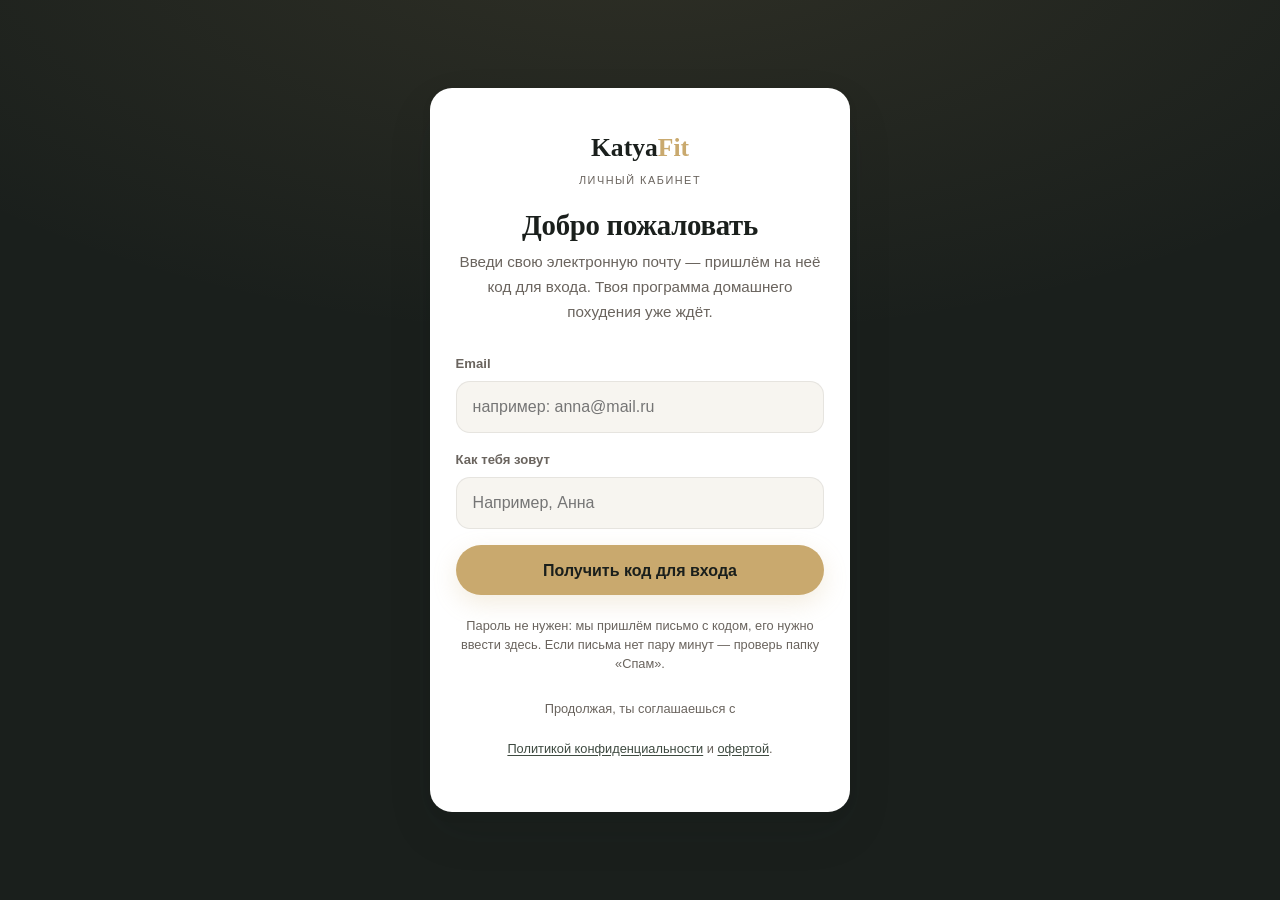
==== commit 7171e78b: "Deploy cabinet from 159b928" ====
--- a/index.html
+++ b/index.html
@@ -6,12 +6,12 @@
     <!-- Безопасность: при переезде на GitHub Pages пропали HTTP-заголовки CF (свои там нельзя) -> максимум возвращаем мета-тегами + фрейм-бастером. Детали: docs/МИГРАЦИЯ-ХОСТИНГА.md §13.1 -->
     <meta http-equiv="Content-Security-Policy" content="default-src 'self'; script-src 'self' 'unsafe-inline'; style-src 'self' https://fonts.googleapis.com 'unsafe-inline'; font-src 'self' https://fonts.gstatic.com; img-src 'self' data: blob: https://sxktnpupxcslzjrhisyw.supabase.co; connect-src 'self' https://sxktnpupxcslzjrhisyw.supabase.co wss://sxktnpupxcslzjrhisyw.supabase.co https://*.ingest.de.sentry.io; frame-ancestors 'none'; base-uri 'self'; form-action 'self'; object-src 'none'">
     <meta name="referrer" content="strict-origin-when-cross-origin">
-    <script src="js/frame-buster.js?v=0.6.73"></script>
+    <script src="js/frame-buster.js?v=0.6.82"></script>
     <meta name="robots" content="noindex, nofollow">
     <meta name="theme-color" content="#1a1f1c">
-    <link rel="icon" href="favicon.svg?v=0.6.73" type="image/svg+xml">
-    <link rel="apple-touch-icon" href="apple-touch-icon.png?v=0.6.73">
-    <link rel="manifest" href="manifest.webmanifest?v=0.6.73">
+    <link rel="icon" href="favicon.svg?v=0.6.82" type="image/svg+xml">
+    <link rel="apple-touch-icon" href="apple-touch-icon.png?v=0.6.82">
+    <link rel="manifest" href="manifest.webmanifest?v=0.6.82">
     <meta name="mobile-web-app-capable" content="yes">
     <meta name="apple-mobile-web-app-capable" content="yes">
     <meta name="apple-mobile-web-app-status-bar-style" content="black-translucent">
@@ -20,8 +20,8 @@
     <link rel="preconnect" href="https://fonts.googleapis.com">
     <link rel="preconnect" href="https://fonts.gstatic.com" crossorigin>
     <link href="https://fonts.googleapis.com/css2?family=Cormorant+Garamond:wght@600;700&family=Inter:wght@300;400;500;600;700&family=Plus+Jakarta+Sans:wght@500;600;700&display=swap" rel="stylesheet">
-    <link rel="stylesheet" href="css/tokens.css?v=0.6.73">
-    <link rel="stylesheet" href="css/cabinet.css?v=0.6.73">
+    <link rel="stylesheet" href="css/tokens.css?v=0.6.82">
+    <link rel="stylesheet" href="css/cabinet.css?v=0.6.82">
 </head>
 <body>
     <main class="auth-wrap">
@@ -67,20 +67,20 @@
                 Пароль не нужен: мы пришлём письмо с кодом, его нужно ввести здесь.
                 Если письма нет пару минут — проверь папку «Спам».
             </p>
-            <p class="auth-note">
-                Продолжая, вы соглашаетесь с <a href="privacy.html">Политикой конфиденциальности</a>
-                и <a href="oferta.html">офертой</a>.
+            <p class="auth-note auth-note--legal">
+                Продолжая, ты соглашаешься с <a href="privacy.html">Политикой конфиденциальности</a>
+                и <a href="https://katyafit.ru/oferta.html" target="_blank" rel="noopener">офертой</a>.
             </p>
         </div>
     </main>
 
-    <script src="js/vendor/supabase.js?v=0.6.73"></script>
-    <script src="js/vendor/sentry.js?v=0.6.73"></script>
-    <script src="js/sentry-init.js?v=0.6.73"></script>
-    <script src="js/supabase.js?v=0.6.73"></script>
-    <script src="js/error-report.js?v=0.6.73"></script>
-    <script src="js/program-data.js?v=0.6.73"></script>
-    <script src="js/app.js?v=0.6.73"></script>
+    <script src="js/vendor/supabase.js?v=0.6.82"></script>
+    <script src="js/vendor/sentry.js?v=0.6.82"></script>
+    <script src="js/sentry-init.js?v=0.6.82"></script>
+    <script src="js/supabase.js?v=0.6.82"></script>
+    <script src="js/error-report.js?v=0.6.82"></script>
+    <script src="js/program-data.js?v=0.6.82"></script>
+    <script src="js/app.js?v=0.6.82"></script>
     <script>
         (async () => {
             // supabase-js не поднялся (обрыв сети/битый кэш — sb === null): без этого
--- a/css/cabinet.css
+++ b/css/cabinet.css
@@ -87,7 +87,9 @@
     padding: 0.7rem 0; padding-top: calc(0.7rem + env(safe-area-inset-top));
 }
 .topbar__inner { display: flex; align-items: center; justify-content: space-between; gap: 0.8rem; }
-.brand { display: flex; align-items: baseline; gap: 0.5rem; color: var(--text-on-dark); }
+.brand { display: flex; align-items: baseline; gap: 0.5rem; color: var(--text-on-dark); position: relative; }
+/* Логотип в шапке — ссылка на главную: вид прежний, тап-зона добрана до 48px. */
+a.brand::after { content: ''; position: absolute; inset: -8px -6px; }
 .brand__logo { font-family: var(--font-display); font-weight: 700; font-size: 1.3rem; }
 .brand__logo b { color: var(--gold); }
 .brand__sub { font-size: 0.68rem; letter-spacing: 0.14em; text-transform: uppercase; color: var(--text-on-dark-muted); }
@@ -130,6 +132,10 @@
 .field input:focus { outline: none; border-color: var(--gold); background: var(--bg-pure); box-shadow: 0 0 0 4px var(--gold-soft); }
 .auth-note { font-size: 0.8rem; color: var(--text-muted); margin-top: 1.3rem; line-height: 1.5; }
 .auth-note a { color: var(--sage-medium); text-decoration: underline; text-underline-offset: 2px; }
+/* Строка согласия: ссылки внутри абзаца нельзя раздуть до 48px, не порвав текст —
+   даём им вертикальный запас и разводим строки, чтобы зоны не налезали друг на друга. */
+.auth-note--legal { line-height: 2.3; }
+.auth-note--legal a { display: inline-block; padding: 10px 0; }
 @media (hover: hover) { .auth-note a:hover { color: var(--gold-hover); } }
 .auth-msg { font-size: 0.9rem; color: var(--sage-medium); background: var(--sage-soft); border-radius: 14px; padding: 0.9rem 1rem; margin-top: 1.2rem; line-height: 1.5; }
 .auth-msg b { color: var(--text-main); }
@@ -163,6 +169,13 @@
 .progress-stats { display: flex; gap: 1.6rem; margin-top: 1rem; }
 .progress-stats .stat { font-size: 0.82rem; color: var(--text-muted); }
 .progress-stats .stat b { display: block; font-family: var(--font-display); font-size: 1.6rem; color: var(--text-main); line-height: 1; margin-bottom: 0.15rem; }
+/* Плитка тренировок у неполных тарифов: вместо цифры (она врала бы) — замок и
+   ссылка на покупку. Вся плитка — тап-зона, поэтому min-height 48px. */
+.progress-stats .stat--lock { display: block; min-height: 48px; }
+.progress-stats .stat--lock b { display: flex; align-items: center; height: 1.6rem; margin-bottom: 0.2rem; }
+.progress-stats .stat--lock b svg { width: 26px; height: 26px; color: var(--gold-hover); }
+.progress-stats .stat__cta { display: block; margin-top: 0.15rem; color: var(--gold-hover); font-weight: 700; }
+@media (hover: hover) { .progress-stats .stat--lock:hover .stat__cta { text-decoration: underline; } }
 @media (min-width: 720px) {
     .dash { padding: 2.2rem 0 4rem; }
     .dash-hero { display: flex; align-items: center; justify-content: space-between; gap: 2rem; padding: 2rem; }
@@ -437,13 +450,16 @@
     gap: 0.4rem 1rem; background: var(--gold-soft); border-radius: 14px;
     padding: 0.85rem 1.1rem; margin-bottom: 1.2rem; font-size: 0.9rem; color: var(--text-main);
 }
-.tier-note a { color: var(--gold-hover); font-weight: 700; white-space: nowrap; }
+.tier-note a { color: var(--gold-hover); font-weight: 700; white-space: nowrap; min-height: 44px; display: inline-flex; align-items: center; }
 @media (hover: hover) { .tier-note a:hover { text-decoration: underline; } }
+.tier-note__ic { width: 20px; height: 20px; vertical-align: -4px; margin-right: 0.4rem; color: var(--gold-hover); }
+/* Крупная линейная иконка вместо эмодзи в карточках-заглушках */
+.ic-lg { width: 40px; height: 40px; display: block; margin: 0 auto; color: var(--gold-hover); }
 .upsell-card {
     background: var(--bg-pure); border: 1.5px solid var(--gold-soft); border-radius: 20px;
     padding: 1.8rem 1.5rem; text-align: center; margin-bottom: 1.8rem; box-shadow: var(--shadow-card);
 }
-.upsell-card .emo { font-size: 2.4rem; }
+.upsell-card .ic-lg { width: 44px; height: 44px; }
 .upsell-card h2 { font-size: 1.5rem; margin: 0.4rem 0 0.3rem; }
 .upsell-card p { font-size: 0.95rem; color: var(--text-muted); margin-bottom: 1.2rem; }
 .pending-emo { font-size: 2.8rem; margin-top: 0.6rem; }
@@ -458,7 +474,9 @@
 /* ─── Страница дня ───────────────────────────────────────── */
 .day-page { padding: 1.2rem 0 3rem; }
 .day-page.has-cta { padding-bottom: 110px; }
-.back-link { display: inline-flex; align-items: center; gap: 0.4rem; color: var(--text-muted); font-size: 0.92rem; margin-bottom: 1rem; min-height: 32px; }
+.back-link { display: inline-flex; align-items: center; gap: 0.4rem; color: var(--text-muted); font-size: 0.92rem; margin-bottom: 1rem; min-height: 32px; position: relative; }
+/* Вид тот же (32px), тап-зона добрана невидимым ::after до 44px. */
+.back-link::after { content: ''; position: absolute; inset: -6px -10px; }
 @media (hover: hover) { .back-link:hover { color: var(--gold-hover); } }
 .day-header { margin-bottom: 1.4rem; }
 .day-header__eyebrow { font-size: 0.74rem; letter-spacing: 0.13em; text-transform: uppercase; color: var(--gold-hover); margin-bottom: 0.5rem; font-weight: 700; }
@@ -486,7 +504,7 @@
 /* Заглушка, пока реального видео ещё нет (Фаза 1) */
 .video-frame--soon { display: grid; place-items: center; background: linear-gradient(135deg, var(--sage-deep), var(--bg-elevated)); }
 .video-soon { text-align: center; color: var(--text-on-dark-muted); padding: 1rem; }
-.video-soon .emo { font-size: 2rem; display: block; margin-bottom: 0.4rem; }
+.video-soon .ic-lg { color: var(--text-on-dark-muted); margin-bottom: 0.5rem; }
 .video-soon p { font-size: 0.92rem; }
 
 /* План питания */
@@ -529,6 +547,14 @@
 .tag--treat { background: var(--gold-soft); color: var(--gold-hover); }
 .tag--cheat { background: var(--danger-soft); color: var(--danger); }
 .tag--diy { background: var(--sage-soft); color: var(--sage-medium); }
+/* Приём, добавленный под личную норму (порции не вместили) */
+.tag--extra { background: var(--sage-soft); color: var(--sage-medium); }
+
+/* Отметка «порции пересчитаны под твою норму» — под плашкой бюджета дня */
+.nutri-personal { display: flex; align-items: flex-start; gap: 0.5rem; margin: -0.35rem 0 0.5rem;
+    padding: 0.6rem 0.75rem; border-radius: 12px; background: var(--sage-soft);
+    font-size: 0.8rem; line-height: 1.35; color: var(--sage-medium); }
+.nutri-personal svg { width: 15px; height: 15px; flex: 0 0 auto; margin-top: 0.12rem; }
 
 /* Б/Ж/У + ккал приёма пищи */
 .meal__body p { color: var(--text-main); }
@@ -543,7 +569,7 @@
 .macros--free { margin-top: 0.5rem; font-size: 0.78rem; font-style: italic; color: var(--text-muted); }
 
 /* «Собери по Конструктору ↓» — кнопка прыжка к таблицам (дни свободной сборки) */
-.con-jump { margin-top: 0.55rem; display: inline-flex; align-items: center; gap: 0.3rem; min-height: 40px;
+.con-jump { margin-top: 0.55rem; display: inline-flex; align-items: center; gap: 0.3rem; min-height: 48px;
     background: var(--sage-soft); color: var(--sage-medium); border: 1px solid var(--sage); border-radius: 10px;
     padding: 0.4rem 0.75rem; font-family: var(--font-ui); font-size: 0.78rem; font-weight: 700; cursor: pointer; transition: var(--transition); }
 .con-jump:active { background: var(--champagne); }
@@ -669,6 +695,7 @@
 .meal-acc--treat { border-color: var(--champagne); }
 .meal-acc--cheat { border-color: var(--danger); background: var(--danger-soft); }
 .meal-acc--diy { border-style: dashed; }
+.meal-acc--extra { border-color: var(--sage); }
 .meal-sum { list-style: none; cursor: pointer; position: relative; display: flex; align-items: center;
     justify-content: space-between; gap: 0.6rem; padding: 0.95rem 2.3rem 0.95rem 1rem; min-height: 60px; }
 .meal-sum::-webkit-details-marker { display: none; }
@@ -678,9 +705,15 @@
 .meal-acc[open] .meal-sum::after { top: calc(50% - 3px); transform: rotate(-135deg); }
 /* Слот — единственный текст свёрнутой строки: крупно, фирменным шрифтом
    (названия блюд из свёрнутого вида убраны — обрезались, просьба владельца) */
-.meal-sum__when { flex: 1; min-width: 0; font-family: var(--font-display); font-weight: 600;
+/* min-width: max-content — слот не сжимается уже своего текста. Без этого
+   длинный бейдж («для тебя» у добавочного приёма) съедал ширину, и «Второй
+   завтрак» вылезал поверх мета-блока. */
+.meal-sum__when { flex: 1; min-width: max-content; font-family: var(--font-display); font-weight: 600;
     font-size: 1.22rem; line-height: 1.15; color: var(--text-main); }
-.meal-sum__meta { display: flex; align-items: center; flex: none; gap: 0.4rem; }
+/* Мета переносится, если строка не помещается: лучше ккал со второй строки,
+   чем наложение текста. */
+.meal-sum__meta { display: flex; align-items: center; justify-content: flex-end;
+    flex: 0 1 auto; flex-wrap: wrap; gap: 0.4rem; }
 .meal-sum__tag { font-size: 0.62rem; font-weight: 700; text-transform: uppercase; letter-spacing: 0.03em;
     padding: 0.2rem 0.45rem; border-radius: 999px; }
 .meal-sum__k { font-size: 0.82rem; font-weight: 700; color: var(--gold-hover); }
@@ -845,6 +878,8 @@
 .sheet-overlay.open .sheet { transform: translateY(0); }
 .sheet__grab { width: 42px; height: 4px; border-radius: 2px; background: var(--border-color); margin: 0 auto 1rem; }
 .sheet__close { position: absolute; top: 1rem; right: 1.1rem; width: 34px; height: 34px; border: none; background: var(--bg-milk); border-radius: 50%; font-size: 1.1rem; color: var(--text-muted); cursor: pointer; }
+/* Кружок остаётся 34px (так задумано визуально), нажимается зона 48px. */
+.sheet__close::after { content: ''; position: absolute; inset: -7px; border-radius: 50%; }
 .sheet h2 { font-size: 1.5rem; margin-bottom: 0.4rem; }
 .sheet > p, .sheet .sheet-sub { color: var(--text-muted); font-size: 0.92rem; margin-bottom: 0.4rem; }
 .sheet-step { animation: sheetFade 0.3s ease; }
@@ -942,7 +977,7 @@
 .photo-drop .ph-change { position: absolute; bottom: 8px; right: 8px; background: rgba(26,31,28,0.78); color: #fff; font-size: 0.74rem; font-weight: 600; padding: 0.35rem 0.7rem; border-radius: 999px; display: none; }
 .photo-drop.has-photo .ph-change { display: block; }
 .sheet-actions { margin-top: 1.3rem; display: grid; gap: 0.6rem; }
-.sheet-skip { text-align: center; font-size: 0.85rem; color: var(--text-muted); background: none; border: none; cursor: pointer; padding: 0.5rem;
+.sheet-skip { text-align: center; font-size: 0.85rem; color: var(--text-muted); background: none; border: none; cursor: pointer; padding: 0.5rem; min-height: 44px;
     text-decoration: underline; text-underline-offset: 3px; /* видно, что кликабельно */ }
 
 /* Поздравление */
@@ -1037,7 +1072,7 @@
     padding: 0.35rem 0.8rem; font-size: 0.82rem; color: var(--text-muted);
 }
 .measure-val b { color: var(--text-main); font-weight: 700; }
-.measure-edit { background: none; border: none; color: var(--gold-hover); font-weight: 600; font-size: 0.85rem; cursor: pointer; padding: 0.4rem 0; }
+.measure-edit { background: none; border: none; color: var(--gold-hover); font-weight: 600; font-size: 0.85rem; cursor: pointer; padding: 0.4rem 0; min-height: 44px; }
 @media (hover: hover) { .measure-edit:hover { color: var(--gold); } }
 
 /* Тонкая ссылка «добавить замеры», если предложение отложено */
@@ -1088,7 +1123,8 @@
     padding: 1.45rem 1.35rem; margin-bottom: 1.4rem; box-shadow: var(--shadow-card);
 }
 .measure-compare__head { display: flex; align-items: center; gap: 0.7rem; margin-bottom: 1rem; }
-.measure-compare__emo { font-size: 1.9rem; line-height: 1; }
+.measure-compare__emo { line-height: 1; }
+.measure-compare__emo svg { width: 30px; height: 30px; display: block; color: var(--gold-hover); }
 .measure-compare__head h3 { font-family: var(--font-display); font-size: 1.4rem; line-height: 1.1; }
 .measure-compare__head p { font-size: 0.84rem; color: var(--text-muted); margin-top: 0.1rem; }
 .mc-headline { display: flex; gap: 0.6rem; flex-wrap: wrap; margin-bottom: 1rem; }
@@ -1209,7 +1245,10 @@
 @media (hover: hover) { .legal-page a:hover { color: var(--gold-hover); } }
 
 /* Бюджет дня (day.html): ссылка «изменить активность» */
-.nutri-norm__edit { color: var(--gold-hover); text-decoration: underline; white-space: nowrap; }
+/* Ссылка «изменить» — визуально мелкая строчная, но тап-зона ≥44px
+   (невидимый ::after, как у «Выйти» в шапке): пальцем в 54×14 не попасть. */
+.nutri-norm__edit { color: var(--gold-hover); text-decoration: underline; white-space: nowrap; position: relative; }
+.nutri-norm__edit::after { content: ''; position: absolute; inset: -15px -10px; }
 
 @media (prefers-reduced-motion: reduce) {
     *, *::before, *::after { animation-duration: 0.01ms !important; transition-duration: 0.01ms !important; }
